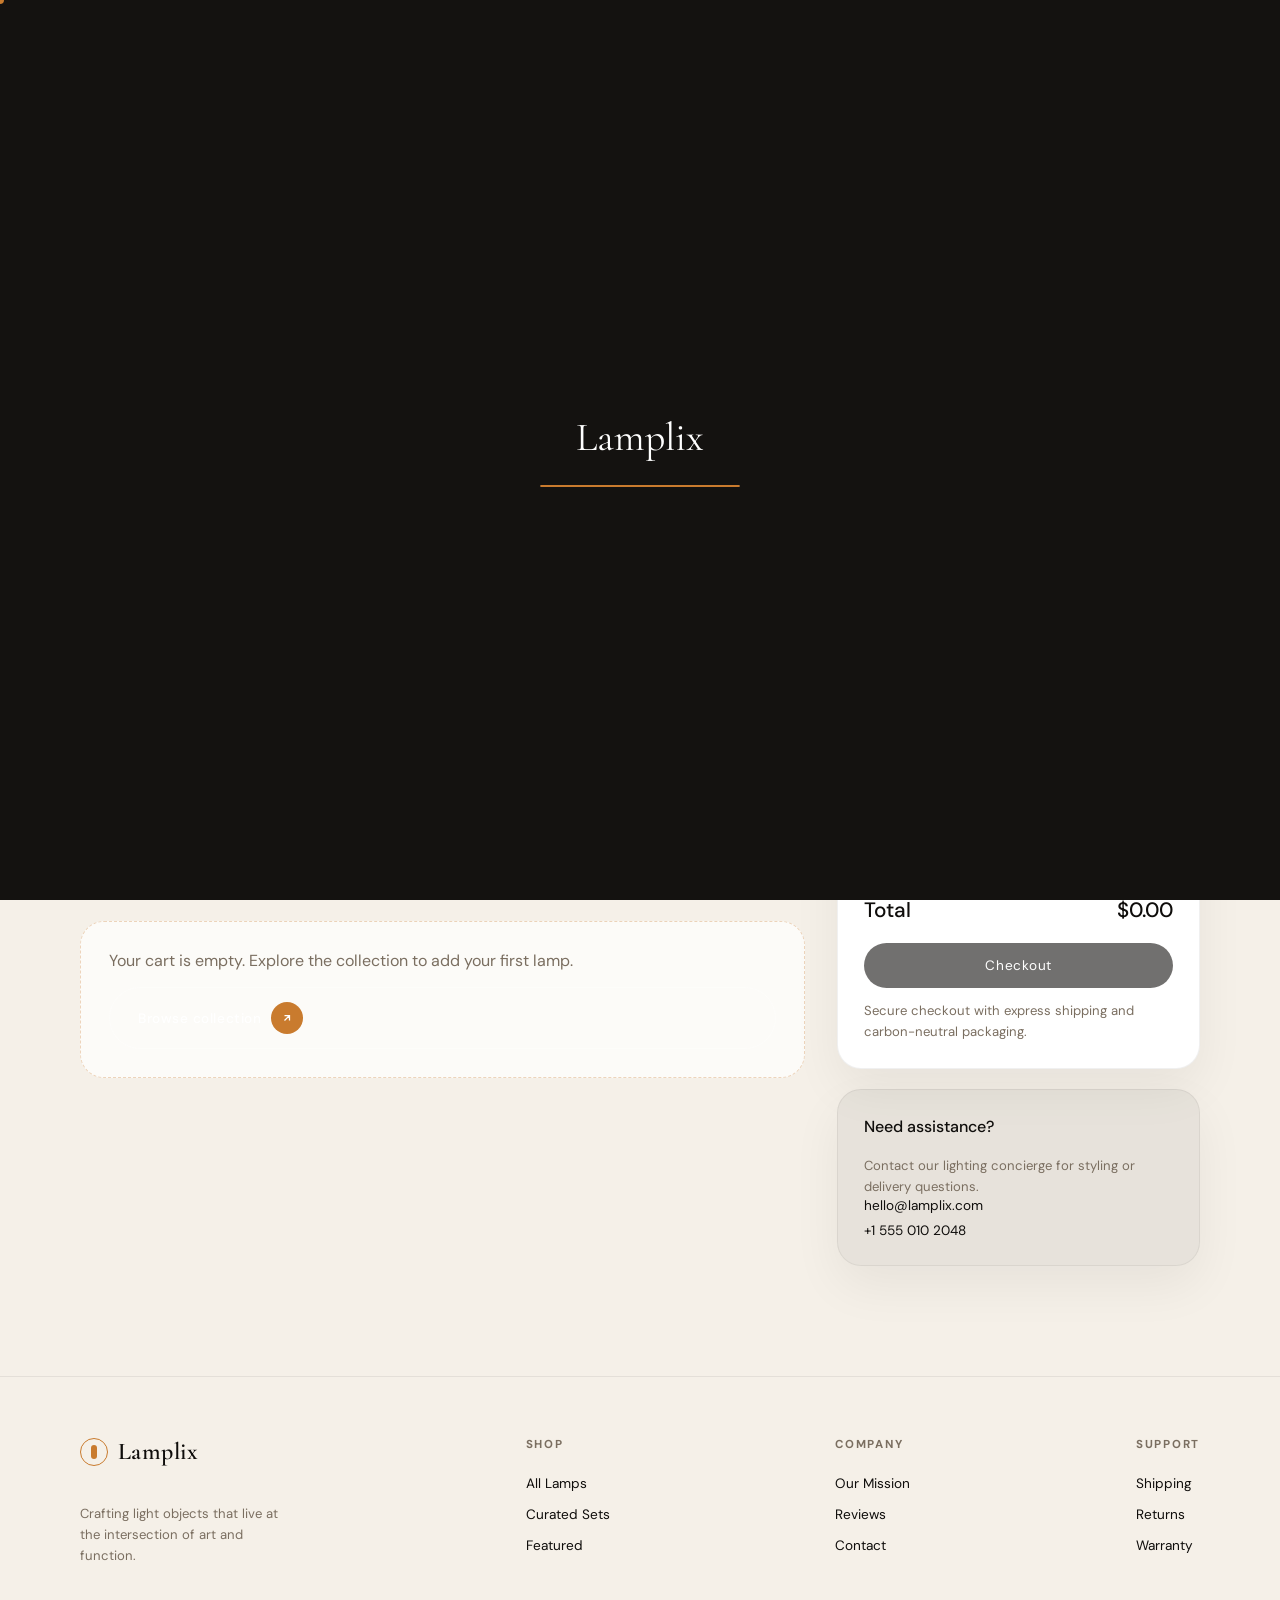
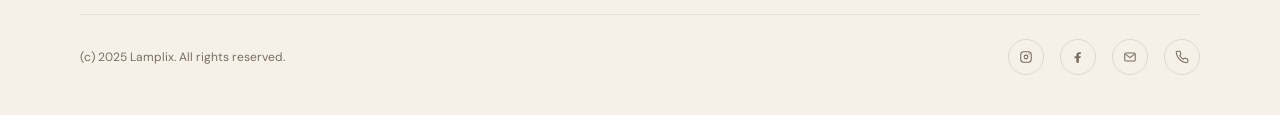
==== cart.html @ 4755cfc3 "complete the frame for this projects" ====
<!DOCTYPE html>
<html lang="en">
<head>
  <meta charset="UTF-8" />
  <meta name="viewport" content="width=device-width, initial-scale=1.0" />
  <title>Lamplix Cart</title>
  <link rel="preconnect" href="https://fonts.googleapis.com" />
  <link rel="preconnect" href="https://fonts.gstatic.com" crossorigin />
  <link href="https://fonts.googleapis.com/css2?family=Cormorant+Garamond:ital,wght@0,300;0,400;0,600;1,300;1,400;1,600&family=DM+Sans:wght@300;400;500&display=swap" rel="stylesheet" />
  <link rel="stylesheet" href="styles/cart.css" />
</head>
<body class="cart-page">

<div id="loader">
  <div class="loader-inner">
    <div class="loader-logo">Lamplix</div>
    <div class="loader-bar-wrap"><div class="loader-bar"></div></div>
  </div>
</div>

<div id="cursor"></div>
<div id="cursor-ring"></div>

<nav id="navbar">
  <a href="index.html" class="logo">
    <div class="logo-icon"></div>
    Lamplix
  </a>
  <ul class="nav-links">
    <li><a href="index.html">Home</a></li>
    <li><a href="collection.html">Collection</a></li>
    <li><a href="index.html#about">Reviews</a></li>
  </ul>
  <div class="nav-right">
    <button class="nav-icon-btn" type="button" aria-label="Profile">
      <svg width="16" height="16" fill="none" stroke="currentColor" stroke-width="1.8" viewBox="0 0 24 24"><path d="M20 21v-2a4 4 0 0 0-4-4H8a4 4 0 0 0-4 4v2"/><circle cx="12" cy="7" r="4"/></svg>
    </button>
    <a class="nav-icon-btn is-active" href="cart.html" aria-label="Open cart">
      <svg width="16" height="16" fill="none" stroke="currentColor" stroke-width="1.8" viewBox="0 0 24 24"><path d="M6 2 3 6v14a2 2 0 0 0 2 2h14a2 2 0 0 0 2-2V6l-3-4z"/><line x1="3" y1="6" x2="21" y2="6"/><path d="M16 10a4 4 0 0 1-8 0"/></svg>
    </a>
  </div>
</nav>

<header class="cart-hero">
  <div class="hero-glow"></div>
  <div class="hero-grid">
    <div class="hero-copy">
      <div class="hero-kicker">Cart Preview</div>
      <h1 class="hero-title">Your glow, <em>curated</em></h1>
      <p class="hero-desc">A warm, editorial cart page that matches the Lamplix identity. Review your lamps, adjust quantities, and head to checkout.</p>
      <div class="hero-actions">
        <a class="btn-primary" href="collection.html">
          Continue shopping
          <span class="btn-arrow"><svg width="12" height="12" fill="none" stroke="#fff" stroke-width="2.5" viewBox="0 0 24 24"><path d="M7 17 17 7M7 7h10v10"/></svg></span>
        </a>
        <button class="btn-outline" id="heroCheckoutBtn" type="button">Proceed to checkout</button>
      </div>
    </div>
    <div class="hero-card">
      <div class="hero-card-label">Order spotlight</div>
      <div class="hero-card-title">Aura Glass Lamp</div>
      <p class="hero-card-desc">Hand-blown glass with a warm core glow. Ships in 24 hours.</p>
      <div class="hero-card-meta">
        <span>3 items</span>
        <span>$1,260.00</span>
      </div>
    </div>
  </div>
</header>

<main class="cart-content">
  <section class="cart-items">
    <div class="section-title-row">
      <div>
        <div class="section-eyebrow">Shopping Cart</div>
        <h2 class="section-title">Items ready for checkout</h2>
      </div>
      <div class="section-note">Free shipping on orders over 30,000 VND</div>
    </div>
    <div class="cart-empty" id="cartEmpty">
      <p>Your cart is empty. Explore the collection to add your first lamp.</p>
      <a class="btn-primary" href="collection.html">
        Browse collection
        <span class="btn-arrow"><svg width="12" height="12" fill="none" stroke="#fff" stroke-width="2.5" viewBox="0 0 24 24"><path d="M7 17 17 7M7 7h10v10"/></svg></span>
      </a>
    </div>
    <div class="cart-items-list" id="cartItems"></div>
  </section>

  <aside class="cart-summary">
    <div class="summary-card">
      <div class="summary-title">Order summary</div>
      <div class="summary-row">
        <span>Subtotal</span>
        <span id="subtotalValue">$0.00</span>
      </div>
      <div class="summary-row">
        <span>Shipping</span>
        <span id="shippingValue">$0.00</span>
      </div>
      <div class="summary-row">
        <span>Tax</span>
        <span id="taxValue">$0.00</span>
      </div>
      <div class="summary-total">
        <span>Total</span>
        <span id="totalValue">$0.00</span>
      </div>
      <button class="btn-dark" id="checkoutBtn" type="button">Checkout</button>
      <p class="summary-note">Secure checkout with express shipping and carbon-neutral packaging.</p>
    </div>

    <div class="summary-card summary-secondary">
      <div class="summary-title">Need assistance?</div>
      <p class="summary-note">Contact our lighting concierge for styling or delivery questions.</p>
      <div class="summary-meta">
        <span>hello@lamplix.com</span>
        <span>+1 555 010 2048</span>
      </div>
    </div>
  </aside>
</main>

<footer>
  <div class="footer-top">
    <div class="footer-brand">
      <a href="index.html" class="logo" style="color:var(--text-dark)">
        <div class="logo-icon"></div>
        Lamplix
      </a>
      <br />
      <p class="footer-tagline">Crafting light objects that live at the intersection of art and function.</p>
    </div>
    <div class="footer-col">
      <h4>Shop</h4>
      <ul>
        <li><a href="collection.html">All Lamps</a></li>
        <li><a href="collection.html#curated">Curated Sets</a></li>
        <li><a href="index.html#collection">Featured</a></li>
      </ul>
    </div>
    <div class="footer-col">
      <h4>Company</h4>
      <ul>
        <li><a href="index.html#mission">Our Mission</a></li>
        <li><a href="index.html#about">Reviews</a></li>
        <li><a href="#">Contact</a></li>
      </ul>
    </div>
    <div class="footer-col">
      <h4>Support</h4>
      <ul>
        <li><a href="#">Shipping</a></li>
        <li><a href="#">Returns</a></li>
        <li><a href="#">Warranty</a></li>
      </ul>
    </div>
  </div>
  <div class="footer-bottom">
    <p>(c) 2025 Lamplix. All rights reserved.</p>
    <div class="social-links">
      <a class="social-link" href="#" aria-label="Instagram">
        <svg viewBox="0 0 24 24" width="14" height="14" fill="none" stroke="currentColor" stroke-width="1.8"><rect x="3" y="3" width="18" height="18" rx="5"/><circle cx="12" cy="12" r="3.2"/><circle cx="17.2" cy="6.8" r="1.1" fill="currentColor" stroke="none"/></svg>
      </a>
      <a class="social-link" href="#" aria-label="Facebook">
        <svg viewBox="0 0 24 24" width="14" height="14" fill="currentColor"><path d="M13.5 22v-8.2h2.8l.4-3.2h-3.2V8.5c0-.9.2-1.5 1.6-1.5H17V4.1c-.6-.1-1.7-.2-3-.2-2.9 0-4.8 1.8-4.8 5.1v1.8H6.1v3.2h3.1V22h4.3z"/></svg>
      </a>
      <a class="social-link" href="mailto:hello@lamplix.com" aria-label="Gmail">
        <svg viewBox="0 0 24 24" width="14" height="14" fill="none" stroke="currentColor" stroke-width="1.8"><rect x="3" y="5" width="18" height="14" rx="2"/><path d="m4 7 8 6 8-6"/></svg>
      </a>
      <a class="social-link" href="tel:+15550102048" aria-label="Hotline">
        <svg viewBox="0 0 24 24" width="14" height="14" fill="none" stroke="currentColor" stroke-width="1.8"><path d="M22 16.9v3a2 2 0 0 1-2.2 2 19.8 19.8 0 0 1-8.6-3.1 19.2 19.2 0 0 1-6-6A19.8 19.8 0 0 1 2.1 4.1 2 2 0 0 1 4.1 2h3a2 2 0 0 1 2 1.7c.1.9.4 1.8.8 2.6a2 2 0 0 1-.4 2.1L8.2 9.7a16 16 0 0 0 6.1 6.1l1.3-1.3a2 2 0 0 1 2.1-.4c.8.4 1.7.7 2.6.8A2 2 0 0 1 22 16.9Z"/></svg>
      </a>
    </div>
  </div>
</footer>

<script src="script/cart.js" type="module"></script>
</body>
</html>
---- styles/cart.css ----
*, *::before, *::after { box-sizing: border-box; margin: 0; padding: 0; }

:root {
  --bg: #f5f0e8;
  --dark: #141210;
  --dark2: #1e1a16;
  --amber: #c97b2e;
  --amber-light: #e8a84c;
  --amber-glow: #f0c060;
  --cream: #faf7f2;
  --text-dark: #0f0d0b;
  --text-muted: #7a6e60;
  --glass: rgba(255,255,255,0.06);
  --glass-border: rgba(255,255,255,0.12);
  --radius: 20px;
  --radius-sm: 12px;
}

html { scroll-behavior: smooth; }

body {
  font-family: "DM Sans", sans-serif;
  background: var(--bg);
  color: var(--text-dark);
  overflow-x: hidden;
  cursor: none;
}

/* -- CUSTOM CURSOR -- */
#cursor {
  position: fixed;
  width: 8px;
  height: 8px;
  background: var(--amber);
  border-radius: 50%;
  pointer-events: none;
  z-index: 9999;
  transform: translate(-50%, -50%);
  transition: transform 0.15s ease, background 0.2s, width 0.2s ease, height 0.2s ease;
}
#cursor-ring {
  position: fixed;
  width: 28px;
  height: 28px;
  border: 1.5px solid rgba(201,123,46,0.6);
  border-radius: 50%;
  pointer-events: none;
  z-index: 9998;
  transform: translate(-50%, -50%);
  transition: transform 0.2s ease, width 0.2s ease, height 0.2s ease, border-color 0.2s ease, background 0.2s ease;
}
body:has(a:hover) #cursor,
body:has(button:hover) #cursor {
  width: 18px;
  height: 18px;
  background: var(--amber-glow);
}
body:has(a:hover) #cursor-ring,
body:has(button:hover) #cursor-ring {
  width: 40px;
  height: 40px;
  border-color: rgba(201,123,46,0.9);
  background: transparent;
}
body.cursor-active #cursor,
body:has(button:active) #cursor,
body:has(a:active) #cursor {
  width: 0;
  height: 0;
  opacity: 0;
}
body.cursor-active #cursor-ring,
body:has(button:active) #cursor-ring,
body:has(a:active) #cursor-ring {
  width: 32px;
  height: 32px;
  border: none;
  background: var(--amber-glow);
  box-shadow: none;
  opacity: 1;
}

/* -- NAV -- */
nav {
  position: fixed;
  top: 0;
  left: 0;
  right: 0;
  z-index: 100;
  display: flex;
  align-items: center;
  justify-content: space-between;
  padding: 22px 48px;
  transition: background 0.4s, backdrop-filter 0.4s;
}
nav.scrolled {
  background: rgba(20,18,16,0.85);
  backdrop-filter: blur(20px);
  border-bottom: 1px solid var(--glass-border);
}
.logo {
  display: flex;
  align-items: center;
  gap: 10px;
  font-family: "Cormorant Garamond", serif;
  font-size: 1.5rem;
  font-weight: 600;
  color: #fff;
  text-decoration: none;
  letter-spacing: 0.02em;
}
.logo-icon {
  width: 28px;
  height: 28px;
  border: 1.5px solid var(--amber);
  border-radius: 50%;
  display: flex;
  align-items: center;
  justify-content: center;
}
.logo-icon::after {
  content: "";
  width: 6px;
  height: 14px;
  background: var(--amber);
  border-radius: 3px;
}
.nav-links {
  display: flex;
  gap: 36px;
  list-style: none;
}
.nav-links a {
  color: rgba(255,255,255,0.7);
  text-decoration: none;
  font-size: 0.85rem;
  font-weight: 400;
  letter-spacing: 0.04em;
  transition: color 0.25s;
  position: relative;
}
.nav-links a::after {
  content: "";
  position: absolute;
  bottom: -4px;
  left: 0;
  width: 0;
  height: 1px;
  background: var(--amber);
  transition: width 0.3s ease;
}
.nav-links a:hover { color: #fff; }
.nav-links a:hover::after { width: 100%; }

.nav-right {
  display: flex;
  align-items: center;
  gap: 20px;
}
.nav-icon-btn {
  width: 38px;
  height: 38px;
  border-radius: 50%;
  background: rgba(255,255,255,0.08);
  border: 1px solid var(--glass-border);
  display: flex;
  align-items: center;
  justify-content: center;
  color: rgba(255,255,255,0.7);
  cursor: pointer;
  transition: background 0.25s, color 0.25s, border-color 0.25s;
}
.nav-icon-btn:hover {
  background: rgba(255,255,255,0.16);
  color: #fff;
}
.nav-icon-btn.is-active {
  background: rgba(201,123,46,0.2);
  border-color: rgba(201,123,46,0.45);
  color: #fff;
}

/* -- HERO -- */
.cart-page {
  background:
    radial-gradient(circle at 12% 18%, rgba(201,123,46,0.18), transparent 30%),
    linear-gradient(180deg, #16110d 0%, #f5f0e8 38%, #f5f0e8 100%);
}
.cart-hero {
  min-height: 72vh;
  background: var(--dark);
  border-radius: 0 0 40px 40px;
  padding: 140px 80px 90px;
  position: relative;
  overflow: hidden;
}
.cart-hero .hero-glow {
  position: absolute;
  width: 640px;
  height: 640px;
  border-radius: 50%;
  background: radial-gradient(circle, rgba(201,123,46,0.25) 0%, transparent 70%);
  top: 45%;
  left: 62%;
  transform: translate(-50%, -50%);
  pointer-events: none;
}
.hero-grid {
  position: relative;
  z-index: 1;
  display: grid;
  grid-template-columns: 1.2fr 0.8fr;
  gap: 48px;
  align-items: center;
}
.hero-kicker {
  display: inline-flex;
  align-items: center;
  gap: 8px;
  font-size: 0.75rem;
  letter-spacing: 0.18em;
  text-transform: uppercase;
  color: var(--amber);
  margin-bottom: 22px;
}
.hero-kicker::before {
  content: "";
  width: 24px;
  height: 1px;
  background: var(--amber);
}
.hero-title {
  font-family: "Cormorant Garamond", serif;
  font-size: clamp(3.2rem, 6vw, 6rem);
  font-weight: 300;
  line-height: 1;
  color: #fff;
  margin-bottom: 20px;
}
.hero-title em {
  font-style: italic;
  color: var(--amber-light);
}
.hero-desc {
  max-width: 28rem;
  font-size: 0.95rem;
  line-height: 1.8;
  color: rgba(255,255,255,0.6);
  margin-bottom: 32px;
}
.hero-actions {
  display: flex;
  flex-wrap: wrap;
  gap: 14px;
}
.btn-primary {
  display: inline-flex;
  align-items: center;
  gap: 10px;
  padding: 14px 28px;
  border-radius: 50px;
  border: 1.5px solid rgba(255,255,255,0.3);
  color: #fff;
  font-size: 0.85rem;
  font-weight: 500;
  text-decoration: none;
  letter-spacing: 0.04em;
  cursor: pointer;
  background: transparent;
  transition: border-color 0.3s, background 0.3s;
  font-family: "DM Sans", sans-serif;
}
.btn-primary:hover {
  border-color: var(--amber);
  background: rgba(201,123,46,0.1);
}
.btn-arrow {
  width: 32px;
  height: 32px;
  border-radius: 50%;
  background: var(--amber);
  display: flex;
  align-items: center;
  justify-content: center;
  transition: transform 0.3s;
}
.btn-primary:hover .btn-arrow {
  transform: rotate(45deg);
}
.btn-outline {
  padding: 14px 26px;
  border-radius: 999px;
  border: 1px solid rgba(255,255,255,0.35);
  background: rgba(255,255,255,0.08);
  color: #fff;
  font-size: 0.85rem;
  letter-spacing: 0.04em;
  cursor: pointer;
  transition: background 0.3s, border-color 0.3s;
  font-family: "DM Sans", sans-serif;
}
.btn-outline:hover {
  background: rgba(201,123,46,0.2);
  border-color: var(--amber);
}
.hero-card {
  background: rgba(255,255,255,0.06);
  border: 1px solid rgba(201,123,46,0.25);
  border-radius: 24px;
  padding: 28px;
  backdrop-filter: blur(16px);
  box-shadow: 0 20px 50px rgba(0,0,0,0.25);
}
.hero-card-label {
  font-size: 0.7rem;
  letter-spacing: 0.16em;
  text-transform: uppercase;
  color: var(--amber);
  margin-bottom: 16px;
}
.hero-card-title {
  font-family: "Cormorant Garamond", serif;
  font-size: 1.6rem;
  color: #fff;
  margin-bottom: 10px;
}
.hero-card-desc {
  color: rgba(255,255,255,0.6);
  font-size: 0.88rem;
  line-height: 1.7;
  margin-bottom: 22px;
}
.hero-card-meta {
  display: flex;
  justify-content: space-between;
  font-size: 0.85rem;
  color: rgba(255,255,255,0.7);
}

/* -- CART CONTENT -- */
.cart-content {
  display: grid;
  grid-template-columns: 1.6fr 0.8fr;
  gap: 32px;
  padding: 90px 80px 110px;
}
.section-title-row {
  display: flex;
  align-items: flex-end;
  justify-content: space-between;
  gap: 24px;
  margin-bottom: 34px;
}
.section-eyebrow {
  font-size: 0.72rem;
  letter-spacing: 0.18em;
  text-transform: uppercase;
  color: var(--amber);
  margin-bottom: 10px;
}
.section-title {
  font-family: "Cormorant Garamond", serif;
  font-size: clamp(2.4rem, 4vw, 3.4rem);
  font-weight: 300;
  color: var(--text-dark);
}
.section-note {
  color: var(--text-muted);
  font-size: 0.86rem;
}

.cart-item {
  display: grid;
  grid-template-columns: 140px 1.2fr 0.7fr;
  gap: 20px;
  padding: 22px;
  border-radius: 24px;
  background: var(--cream);
  border: 1px solid rgba(0,0,0,0.06);
  box-shadow: 0 20px 50px rgba(0,0,0,0.05);
  margin-bottom: 20px;
  align-items: center;
}
.cart-items-list {
  display: flex;
  flex-direction: column;
  gap: 20px;
}
.cart-empty {
  display: none;
  flex-direction: column;
  gap: 16px;
  padding: 28px;
  border-radius: 24px;
  background: rgba(255,255,255,0.7);
  border: 1px dashed rgba(201,123,46,0.3);
  color: var(--text-muted);
  margin-bottom: 20px;
}
.cart-empty.is-visible {
  display: flex;
}
.cart-item-media .img-placeholder {
  min-height: 140px;
  border-radius: 18px;
  border: 1px dashed rgba(201,123,46,0.35);
  color: rgba(201,123,46,0.6);
}
.img-placeholder {
  background: linear-gradient(135deg, rgba(255,255,255,0.05) 0%, rgba(255,255,255,0.02) 100%);
  display: flex;
  align-items: center;
  justify-content: center;
  flex-direction: column;
  gap: 8px;
  font-size: 0.7rem;
  letter-spacing: 0.1em;
  text-transform: uppercase;
}
.img-placeholder svg { opacity: 0.4; }

.cart-item-title {
  font-size: 1rem;
  font-weight: 500;
  margin-bottom: 6px;
}
.cart-item-sub {
  font-size: 0.84rem;
  color: var(--text-muted);
  margin-bottom: 14px;
}
.cart-item-meta {
  display: flex;
  gap: 12px;
  flex-wrap: wrap;
  color: rgba(15,13,11,0.6);
  font-size: 0.76rem;
}
.cart-item-actions {
  display: flex;
  flex-direction: column;
  align-items: flex-end;
  gap: 14px;
}
.qty-control {
  display: inline-flex;
  align-items: center;
  gap: 12px;
  background: rgba(15,13,11,0.06);
  border-radius: 999px;
  padding: 6px 14px;
}
.qty-control button {
  width: 28px;
  height: 28px;
  border-radius: 50%;
  border: none;
  background: var(--dark);
  color: #fff;
  cursor: pointer;
  font-size: 1rem;
}
.qty-control span {
  font-size: 0.9rem;
  font-weight: 500;
}
.cart-item-price {
  font-family: "Cormorant Garamond", serif;
  font-size: 1.5rem;
  color: var(--text-dark);
}
.cart-remove {
  border: none;
  background: none;
  color: var(--text-muted);
  font-size: 0.82rem;
  cursor: pointer;
}
.cart-remove:hover { color: var(--amber); }

/* -- SUMMARY -- */
.cart-summary { display: flex; flex-direction: column; gap: 20px; }
.summary-card {
  background: #fff;
  border-radius: 24px;
  padding: 26px;
  border: 1px solid rgba(0,0,0,0.06);
  box-shadow: 0 20px 50px rgba(0,0,0,0.06);
}
.summary-secondary {
  background: rgba(20,18,16,0.06);
}
.summary-title {
  font-size: 1rem;
  font-weight: 500;
  margin-bottom: 18px;
}
.summary-row {
  display: flex;
  justify-content: space-between;
  font-size: 0.88rem;
  color: var(--text-muted);
  margin-bottom: 10px;
}
.summary-total {
  display: flex;
  justify-content: space-between;
  font-size: 1.3rem;
  font-weight: 500;
  margin: 18px 0 20px;
}
.btn-dark {
  display: inline-flex;
  align-items: center;
  justify-content: center;
  gap: 12px;
  padding: 14px 24px;
  border-radius: 50px;
  background: var(--dark);
  color: #fff;
  font-size: 0.85rem;
  font-weight: 400;
  letter-spacing: 0.04em;
  border: none;
  cursor: pointer;
  font-family: "DM Sans", sans-serif;
  transition: background 0.3s, transform 0.2s;
  width: 100%;
}
.btn-dark:hover {
  background: #2a2420;
  transform: translateY(-1px);
}
.btn-dark:disabled {
  opacity: 0.6;
  cursor: not-allowed;
  transform: none;
}
.summary-note {
  font-size: 0.82rem;
  color: var(--text-muted);
  line-height: 1.6;
  margin-top: 12px;
}
.summary-meta {
  display: flex;
  flex-direction: column;
  gap: 8px;
  font-size: 0.85rem;
  color: var(--text-dark);
}

/* -- FOOTER -- */
footer {
  padding: 60px 80px 40px;
  border-top: 1px solid rgba(0,0,0,0.07);
}
.footer-top {
  display: flex;
  justify-content: space-between;
  margin-bottom: 48px;
}
.footer-brand .logo { color: var(--text-dark); margin-bottom: 16px; }
.footer-tagline {
  font-size: 0.82rem;
  color: var(--text-muted);
  max-width: 220px;
  line-height: 1.6;
}
.footer-col h4 {
  font-size: 0.72rem;
  letter-spacing: 0.15em;
  text-transform: uppercase;
  color: var(--text-muted);
  margin-bottom: 20px;
}
.footer-col ul { list-style: none; display: flex; flex-direction: column; gap: 10px; }
.footer-col ul a {
  text-decoration: none;
  font-size: 0.85rem;
  color: var(--text-dark);
  transition: color 0.25s;
}
.footer-col ul a:hover { color: var(--amber); }
.footer-bottom {
  display: flex;
  justify-content: space-between;
  align-items: center;
  padding-top: 24px;
  border-top: 1px solid rgba(0,0,0,0.07);
}
.footer-bottom p { font-size: 0.75rem; color: var(--text-muted); }
.social-links { display: flex; gap: 16px; }
.social-link {
  width: 36px;
  height: 36px;
  border-radius: 50%;
  border: 1px solid rgba(0,0,0,0.1);
  display: flex;
  align-items: center;
  justify-content: center;
  color: var(--text-muted);
  text-decoration: none;
  font-size: 0.75rem;
  font-weight: 600;
  transition: background 0.25s, color 0.25s, border-color 0.25s;
}
.social-link:hover { background: var(--amber); color: #fff; border-color: var(--amber); }

/* -- PAGE LOADER -- */
#loader {
  position: fixed;
  inset: 0;
  background: var(--dark);
  z-index: 9999;
  display: flex;
  align-items: center;
  justify-content: center;
  transition: opacity 0.6s ease, visibility 0.6s;
}
#loader.gone { opacity: 0; visibility: hidden; }
.loader-inner { text-align: center; }
.loader-logo {
  font-family: "Cormorant Garamond", serif;
  font-size: 2.5rem;
  color: #fff;
  margin-bottom: 24px;
  animation: pulse 1.5s ease-in-out infinite;
}
.loader-bar-wrap {
  width: 200px;
  height: 2px;
  background: rgba(255,255,255,0.1);
  border-radius: 2px;
  overflow: hidden;
  margin: 0 auto;
}
.loader-bar { height: 100%; background: var(--amber); border-radius: 2px; animation: loadBar 1.6s ease forwards; }

@keyframes loadBar { from { width: 0; } to { width: 100%; } }
@keyframes pulse { 0%, 100% { opacity: 1; } 50% { opacity: 0.4; } }

/* -- MOBILE -- */
@media (max-width: 900px) {
  nav { padding: 18px 24px; }
  .nav-links { display: none; }
  .cart-hero { padding: 120px 24px 70px; }
  .hero-grid { grid-template-columns: 1fr; }
  .cart-content { grid-template-columns: 1fr; padding: 70px 24px 90px; }
  .cart-item { grid-template-columns: 1fr; }
  .cart-item-actions { align-items: flex-start; }
  footer { padding: 48px 24px 32px; }
  .footer-top { flex-direction: column; gap: 40px; }
}
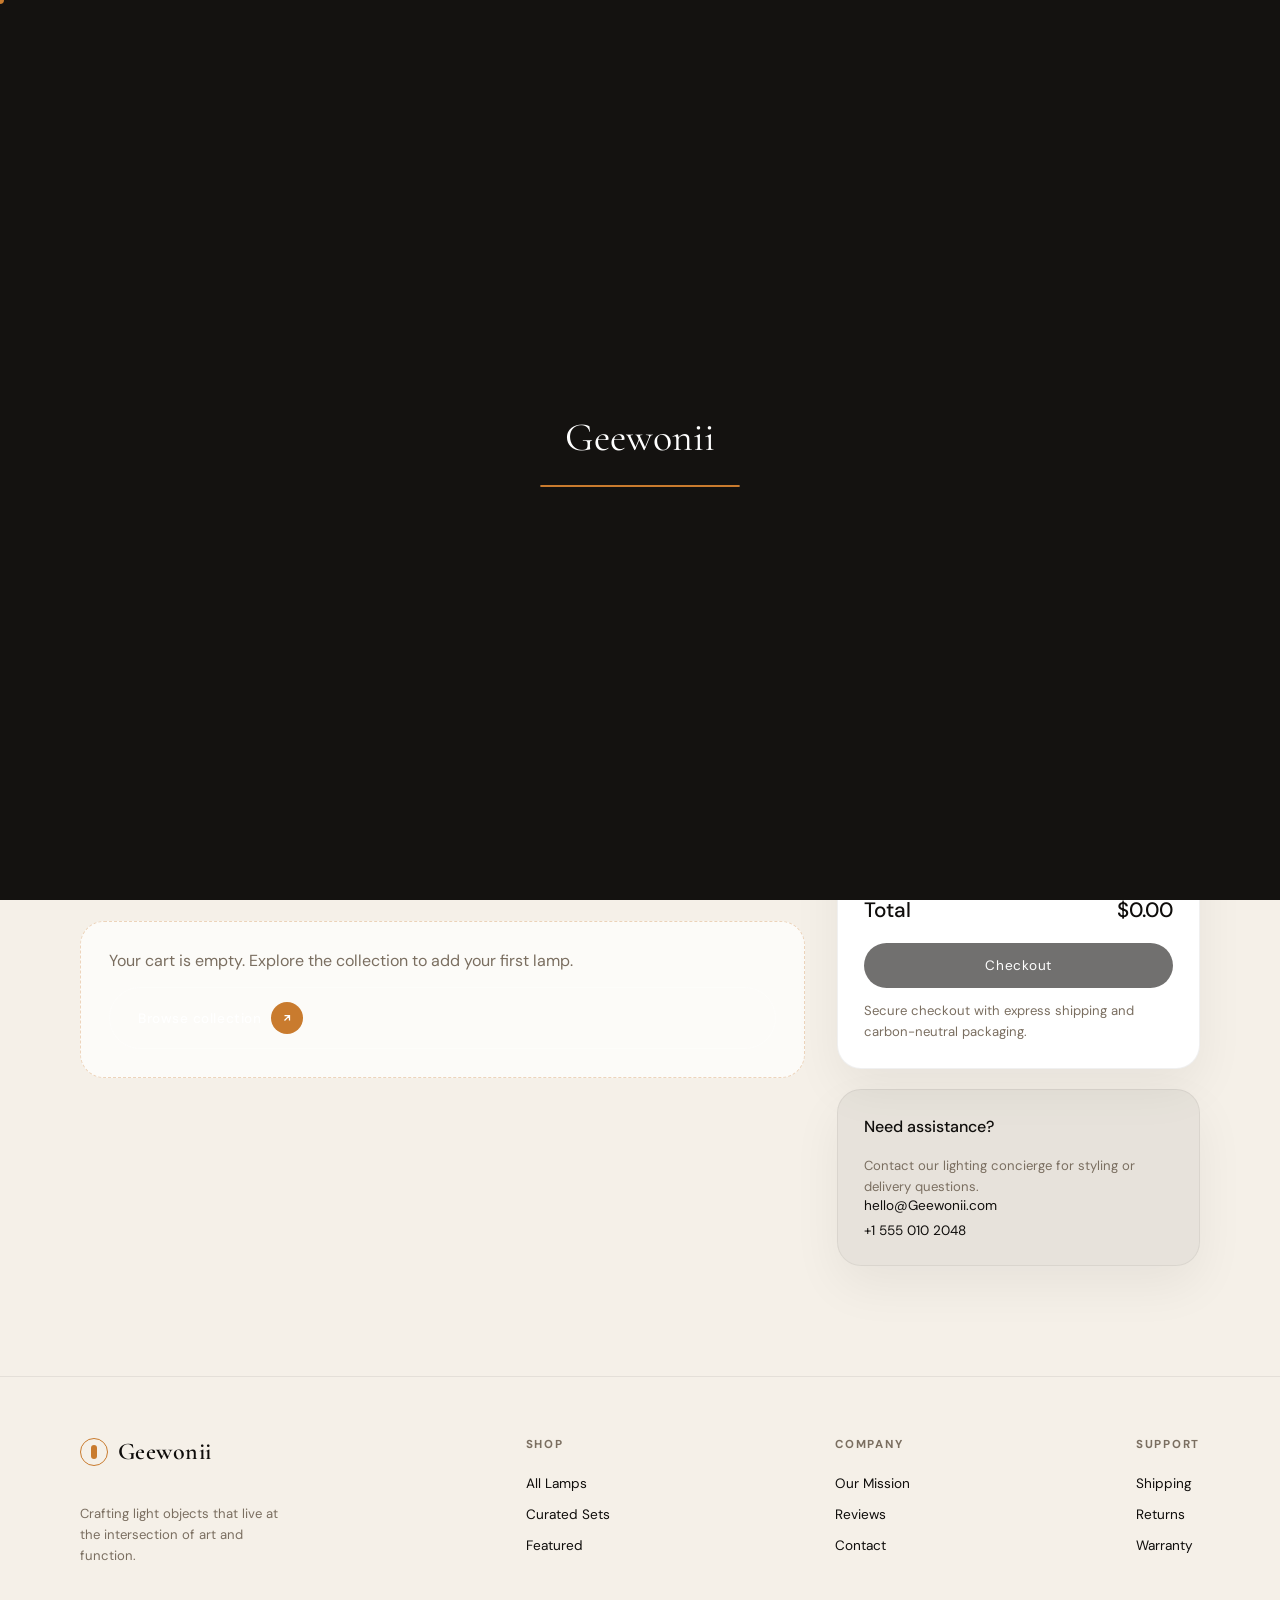
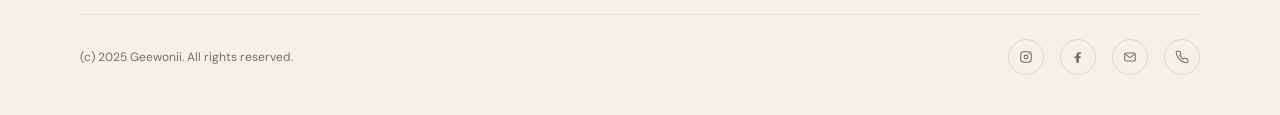
==== commit ab1376c6: "fix the products" ====
--- a/cart.html
+++ b/cart.html
@@ -3,7 +3,7 @@
 <head>
   <meta charset="UTF-8" />
   <meta name="viewport" content="width=device-width, initial-scale=1.0" />
-  <title>Lamplix Cart</title>
+  <title>Geewonii Cart</title>
   <link rel="preconnect" href="https://fonts.googleapis.com" />
   <link rel="preconnect" href="https://fonts.gstatic.com" crossorigin />
   <link href="https://fonts.googleapis.com/css2?family=Cormorant+Garamond:ital,wght@0,300;0,400;0,600;1,300;1,400;1,600&family=DM+Sans:wght@300;400;500&display=swap" rel="stylesheet" />
@@ -13,7 +13,7 @@
 
 <div id="loader">
   <div class="loader-inner">
-    <div class="loader-logo">Lamplix</div>
+    <div class="loader-logo">Geewonii</div>
     <div class="loader-bar-wrap"><div class="loader-bar"></div></div>
   </div>
 </div>
@@ -24,7 +24,7 @@
 <nav id="navbar">
   <a href="index.html" class="logo">
     <div class="logo-icon"></div>
-    Lamplix
+    Geewonii
   </a>
   <ul class="nav-links">
     <li><a href="index.html">Home</a></li>
@@ -47,7 +47,7 @@
     <div class="hero-copy">
       <div class="hero-kicker">Cart Preview</div>
       <h1 class="hero-title">Your glow, <em>curated</em></h1>
-      <p class="hero-desc">A warm, editorial cart page that matches the Lamplix identity. Review your lamps, adjust quantities, and head to checkout.</p>
+      <p class="hero-desc">A warm, editorial cart page that matches the Geewonii identity. Review your lamps, adjust quantities, and head to checkout.</p>
       <div class="hero-actions">
         <a class="btn-primary" href="collection.html">
           Continue shopping
@@ -61,7 +61,7 @@
       <div class="hero-card-title">Aura Glass Lamp</div>
       <p class="hero-card-desc">Hand-blown glass with a warm core glow. Ships in 24 hours.</p>
       <div class="hero-card-meta">
-        <span>3 items</span>
+        <span>2 items</span>
         <span>$1,260.00</span>
       </div>
     </div>
@@ -114,7 +114,7 @@
       <div class="summary-title">Need assistance?</div>
       <p class="summary-note">Contact our lighting concierge for styling or delivery questions.</p>
       <div class="summary-meta">
-        <span>hello@lamplix.com</span>
+        <span>hello@Geewonii.com</span>
         <span>+1 555 010 2048</span>
       </div>
     </div>
@@ -126,7 +126,7 @@
     <div class="footer-brand">
       <a href="index.html" class="logo" style="color:var(--text-dark)">
         <div class="logo-icon"></div>
-        Lamplix
+        Geewonii
       </a>
       <br />
       <p class="footer-tagline">Crafting light objects that live at the intersection of art and function.</p>
@@ -157,7 +157,7 @@
     </div>
   </div>
   <div class="footer-bottom">
-    <p>(c) 2025 Lamplix. All rights reserved.</p>
+    <p>(c) 2025 Geewonii. All rights reserved.</p>
     <div class="social-links">
       <a class="social-link" href="#" aria-label="Instagram">
         <svg viewBox="0 0 24 24" width="14" height="14" fill="none" stroke="currentColor" stroke-width="1.8"><rect x="3" y="3" width="18" height="18" rx="5"/><circle cx="12" cy="12" r="3.2"/><circle cx="17.2" cy="6.8" r="1.1" fill="currentColor" stroke="none"/></svg>
@@ -165,7 +165,7 @@
       <a class="social-link" href="#" aria-label="Facebook">
         <svg viewBox="0 0 24 24" width="14" height="14" fill="currentColor"><path d="M13.5 22v-8.2h2.8l.4-3.2h-3.2V8.5c0-.9.2-1.5 1.6-1.5H17V4.1c-.6-.1-1.7-.2-3-.2-2.9 0-4.8 1.8-4.8 5.1v1.8H6.1v3.2h3.1V22h4.3z"/></svg>
       </a>
-      <a class="social-link" href="mailto:hello@lamplix.com" aria-label="Gmail">
+      <a class="social-link" href="mailto:hello@Geewonii.com" aria-label="Gmail">
         <svg viewBox="0 0 24 24" width="14" height="14" fill="none" stroke="currentColor" stroke-width="1.8"><rect x="3" y="5" width="18" height="14" rx="2"/><path d="m4 7 8 6 8-6"/></svg>
       </a>
       <a class="social-link" href="tel:+15550102048" aria-label="Hotline">
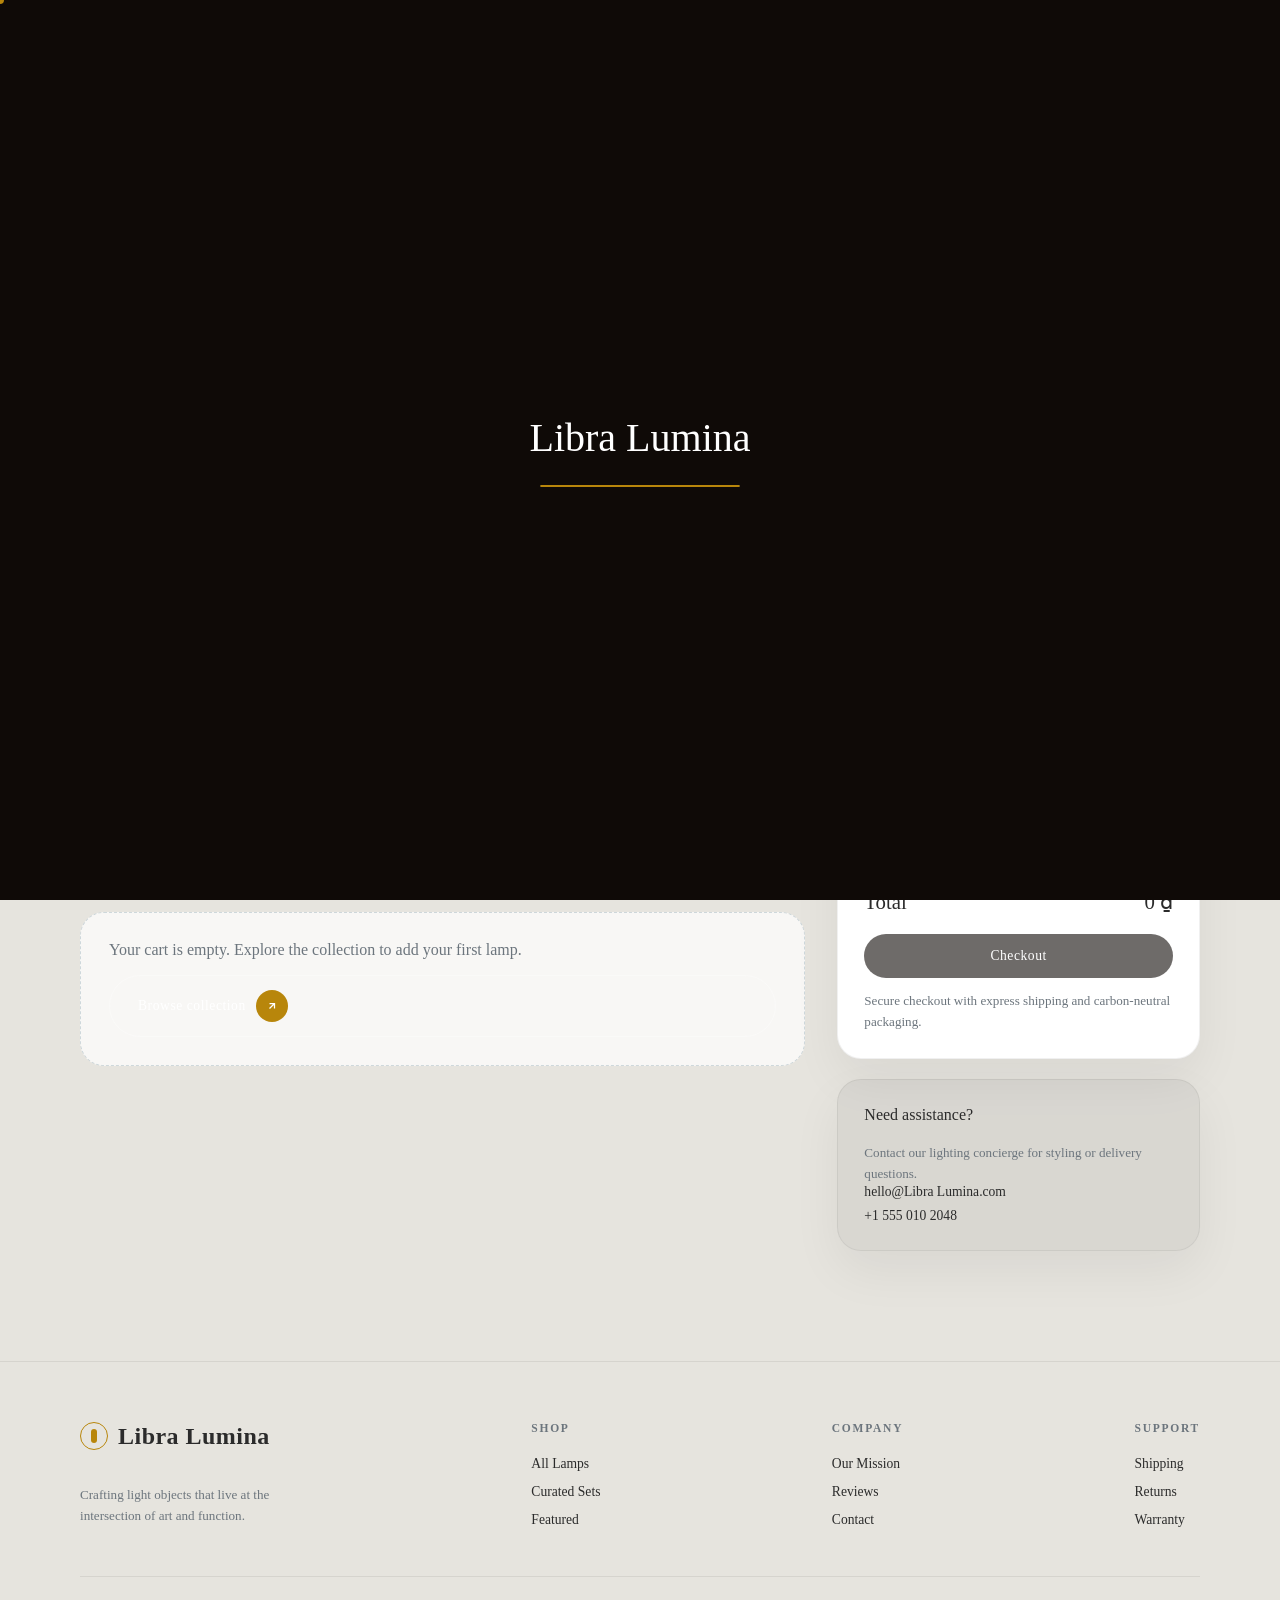
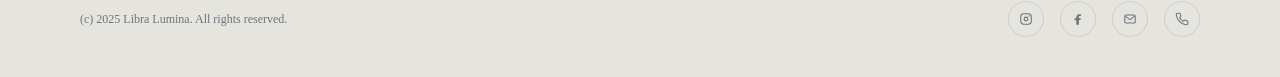
==== commit fe981e71: "fix the color and brand name" ====
--- a/cart.html
+++ b/cart.html
@@ -3,7 +3,7 @@
 <head>
   <meta charset="UTF-8" />
   <meta name="viewport" content="width=device-width, initial-scale=1.0" />
-  <title>Geewonii Cart</title>
+  <title>Libra Lumina Cart</title>
   <link rel="preconnect" href="https://fonts.googleapis.com" />
   <link rel="preconnect" href="https://fonts.gstatic.com" crossorigin />
   <link href="https://fonts.googleapis.com/css2?family=Cormorant+Garamond:ital,wght@0,300;0,400;0,600;1,300;1,400;1,600&family=DM+Sans:wght@300;400;500&display=swap" rel="stylesheet" />
@@ -13,7 +13,7 @@
 
 <div id="loader">
   <div class="loader-inner">
-    <div class="loader-logo">Geewonii</div>
+    <div class="loader-logo">Libra Lumina</div>
     <div class="loader-bar-wrap"><div class="loader-bar"></div></div>
   </div>
 </div>
@@ -24,7 +24,7 @@
 <nav id="navbar">
   <a href="index.html" class="logo">
     <div class="logo-icon"></div>
-    Geewonii
+    Libra Lumina
   </a>
   <ul class="nav-links">
     <li><a href="index.html">Home</a></li>
@@ -47,7 +47,7 @@
     <div class="hero-copy">
       <div class="hero-kicker">Cart Preview</div>
       <h1 class="hero-title">Your glow, <em>curated</em></h1>
-      <p class="hero-desc">A warm, editorial cart page that matches the Geewonii identity. Review your lamps, adjust quantities, and head to checkout.</p>
+      <p class="hero-desc">A warm, editorial cart page that matches the Libra Lumina identity. Review your lamps, adjust quantities, and head to checkout.</p>
       <div class="hero-actions">
         <a class="btn-primary" href="collection.html">
           Continue shopping
@@ -114,7 +114,7 @@
       <div class="summary-title">Need assistance?</div>
       <p class="summary-note">Contact our lighting concierge for styling or delivery questions.</p>
       <div class="summary-meta">
-        <span>hello@Geewonii.com</span>
+        <span>hello@Libra Lumina.com</span>
         <span>+1 555 010 2048</span>
       </div>
     </div>
@@ -126,7 +126,7 @@
     <div class="footer-brand">
       <a href="index.html" class="logo" style="color:var(--text-dark)">
         <div class="logo-icon"></div>
-        Geewonii
+        Libra Lumina
       </a>
       <br />
       <p class="footer-tagline">Crafting light objects that live at the intersection of art and function.</p>
@@ -157,7 +157,7 @@
     </div>
   </div>
   <div class="footer-bottom">
-    <p>(c) 2025 Geewonii. All rights reserved.</p>
+    <p>(c) 2025 Libra Lumina. All rights reserved.</p>
     <div class="social-links">
       <a class="social-link" href="#" aria-label="Instagram">
         <svg viewBox="0 0 24 24" width="14" height="14" fill="none" stroke="currentColor" stroke-width="1.8"><rect x="3" y="3" width="18" height="18" rx="5"/><circle cx="12" cy="12" r="3.2"/><circle cx="17.2" cy="6.8" r="1.1" fill="currentColor" stroke="none"/></svg>
@@ -165,7 +165,7 @@
       <a class="social-link" href="#" aria-label="Facebook">
         <svg viewBox="0 0 24 24" width="14" height="14" fill="currentColor"><path d="M13.5 22v-8.2h2.8l.4-3.2h-3.2V8.5c0-.9.2-1.5 1.6-1.5H17V4.1c-.6-.1-1.7-.2-3-.2-2.9 0-4.8 1.8-4.8 5.1v1.8H6.1v3.2h3.1V22h4.3z"/></svg>
       </a>
-      <a class="social-link" href="mailto:hello@Geewonii.com" aria-label="Gmail">
+      <a class="social-link" href="mailto:hello@Libra Lumina.com" aria-label="Gmail">
         <svg viewBox="0 0 24 24" width="14" height="14" fill="none" stroke="currentColor" stroke-width="1.8"><rect x="3" y="5" width="18" height="14" rx="2"/><path d="m4 7 8 6 8-6"/></svg>
       </a>
       <a class="social-link" href="tel:+15550102048" aria-label="Hotline">
--- a/styles/cart.css
+++ b/styles/cart.css
@@ -1,17 +1,17 @@
 *, *::before, *::after { box-sizing: border-box; margin: 0; padding: 0; }
 
 :root {
-  --bg: #f5f0e8;
-  --dark: #141210;
-  --dark2: #1e1a16;
-  --amber: #c97b2e;
-  --amber-light: #e8a84c;
-  --amber-glow: #f0c060;
-  --cream: #faf7f2;
-  --text-dark: #0f0d0b;
-  --text-muted: #7a6e60;
-  --glass: rgba(255,255,255,0.06);
-  --glass-border: rgba(255,255,255,0.12);
+  --bg: #EFE8D5; /* warm light background */
+  --dark: #0F0A07; /* deep charcoal for hero */
+  --dark2: #2C1E14; /* rich espresso secondary */
+  --amber: #B8860B; /* dark gold accent */
+  --amber-light: #D4AF37; /* lighter gold for gradients */
+  --amber-glow: #FFD700; /* bright gold glow */
+  --cream: #FAF5E4; /* off‑white cream */
+  --text-dark: #2B2B2B; /* deep dark text for contrast */
+  --text-muted: #6C757D; /* muted gray */
+  --glass: rgba(255, 255, 255, 0.04);
+  --glass-border: rgba(255, 255, 255, 0.08);
   --radius: 20px;
   --radius-sm: 12px;
 }
@@ -19,7 +19,7 @@
 html { scroll-behavior: smooth; }
 
 body {
-  font-family: "DM Sans", sans-serif;
+  font-family: "Noto Serif Display", serif;
   background: var(--bg);
   color: var(--text-dark);
   overflow-x: hidden;
@@ -42,7 +42,7 @@
   position: fixed;
   width: 28px;
   height: 28px;
-  border: 1.5px solid rgba(201,123,46,0.6);
+  border: 1.5px solid rgba(111,142,158,0.6);
   border-radius: 50%;
   pointer-events: none;
   z-index: 9998;
@@ -59,7 +59,7 @@
 body:has(button:hover) #cursor-ring {
   width: 40px;
   height: 40px;
-  border-color: rgba(201,123,46,0.9);
+  border-color: rgba(111,142,158,0.9);
   background: transparent;
 }
 body.cursor-active #cursor,
@@ -102,7 +102,7 @@
   display: flex;
   align-items: center;
   gap: 10px;
-  font-family: "Cormorant Garamond", serif;
+  font-family: "Noto Serif Display", serif;
   font-size: 1.5rem;
   font-weight: 600;
   color: #fff;
@@ -175,16 +175,16 @@
   color: #fff;
 }
 .nav-icon-btn.is-active {
-  background: rgba(201,123,46,0.2);
-  border-color: rgba(201,123,46,0.45);
+  background: rgba(111,142,158,0.2);
+  border-color: rgba(111,142,158,0.45);
   color: #fff;
 }
 
 /* -- HERO -- */
 .cart-page {
   background:
-    radial-gradient(circle at 12% 18%, rgba(201,123,46,0.18), transparent 30%),
-    linear-gradient(180deg, #16110d 0%, #f5f0e8 38%, #f5f0e8 100%);
+    radial-gradient(circle at 12% 18%, rgba(111,142,158,0.18), transparent 30%),
+    linear-gradient(180deg, #021428 0%, #E6E4DE 38%, #E6E4DE 100%);
 }
 .cart-hero {
   min-height: 72vh;
@@ -199,7 +199,7 @@
   width: 640px;
   height: 640px;
   border-radius: 50%;
-  background: radial-gradient(circle, rgba(201,123,46,0.25) 0%, transparent 70%);
+  background: radial-gradient(circle, rgba(111,142,158,0.25) 0%, transparent 70%);
   top: 45%;
   left: 62%;
   transform: translate(-50%, -50%);
@@ -230,7 +230,7 @@
   background: var(--amber);
 }
 .hero-title {
-  font-family: "Cormorant Garamond", serif;
+  font-family: "Noto Serif Display", serif;
   font-size: clamp(3.2rem, 6vw, 6rem);
   font-weight: 300;
   line-height: 1;
@@ -268,11 +268,11 @@
   cursor: pointer;
   background: transparent;
   transition: border-color 0.3s, background 0.3s;
-  font-family: "DM Sans", sans-serif;
+  font-family: "Noto Serif Display", serif;
 }
 .btn-primary:hover {
   border-color: var(--amber);
-  background: rgba(201,123,46,0.1);
+  background: rgba(111,142,158,0.1);
 }
 .btn-arrow {
   width: 32px;
@@ -297,15 +297,15 @@
   letter-spacing: 0.04em;
   cursor: pointer;
   transition: background 0.3s, border-color 0.3s;
-  font-family: "DM Sans", sans-serif;
+  font-family: "Noto Serif Display", serif;
 }
 .btn-outline:hover {
-  background: rgba(201,123,46,0.2);
+  background: rgba(111,142,158,0.2);
   border-color: var(--amber);
 }
 .hero-card {
   background: rgba(255,255,255,0.06);
-  border: 1px solid rgba(201,123,46,0.25);
+  border: 1px solid rgba(111,142,158,0.25);
   border-radius: 24px;
   padding: 28px;
   backdrop-filter: blur(16px);
@@ -319,7 +319,7 @@
   margin-bottom: 16px;
 }
 .hero-card-title {
-  font-family: "Cormorant Garamond", serif;
+  font-family: "Noto Serif Display", serif;
   font-size: 1.6rem;
   color: #fff;
   margin-bottom: 10px;
@@ -359,7 +359,7 @@
   margin-bottom: 10px;
 }
 .section-title {
-  font-family: "Cormorant Garamond", serif;
+  font-family: "Noto Serif Display", serif;
   font-size: clamp(2.4rem, 4vw, 3.4rem);
   font-weight: 300;
   color: var(--text-dark);
@@ -393,7 +393,7 @@
   padding: 28px;
   border-radius: 24px;
   background: rgba(255,255,255,0.7);
-  border: 1px dashed rgba(201,123,46,0.3);
+  border: 1px dashed rgba(111,142,158,0.3);
   color: var(--text-muted);
   margin-bottom: 20px;
 }
@@ -403,8 +403,8 @@
 .cart-item-media .img-placeholder {
   min-height: 140px;
   border-radius: 18px;
-  border: 1px dashed rgba(201,123,46,0.35);
-  color: rgba(201,123,46,0.6);
+  border: 1px dashed rgba(111,142,158,0.35);
+  color: rgba(111,142,158,0.6);
 }
 .img-placeholder {
   background: linear-gradient(135deg, rgba(255,255,255,0.05) 0%, rgba(255,255,255,0.02) 100%);
@@ -417,6 +417,7 @@
   letter-spacing: 0.1em;
   text-transform: uppercase;
 }
+.img-placeholder:hover { border-color: var(--amber); color: var(--amber); }
 .img-placeholder svg { opacity: 0.4; }
 
 .cart-item-title {
@@ -465,7 +466,7 @@
   font-weight: 500;
 }
 .cart-item-price {
-  font-family: "Cormorant Garamond", serif;
+  font-family: "Noto Serif Display", serif;
   font-size: 1.5rem;
   color: var(--text-dark);
 }
@@ -523,7 +524,7 @@
   letter-spacing: 0.04em;
   border: none;
   cursor: pointer;
-  font-family: "DM Sans", sans-serif;
+  font-family: "Noto Serif Display", serif;
   transition: background 0.3s, transform 0.2s;
   width: 100%;
 }
@@ -621,7 +622,7 @@
 #loader.gone { opacity: 0; visibility: hidden; }
 .loader-inner { text-align: center; }
 .loader-logo {
-  font-family: "Cormorant Garamond", serif;
+  font-family: "Noto Serif Display", serif;
   font-size: 2.5rem;
   color: #fff;
   margin-bottom: 24px;
@@ -651,4 +652,4 @@
   .cart-item-actions { align-items: flex-start; }
   footer { padding: 48px 24px 32px; }
   .footer-top { flex-direction: column; gap: 40px; }
-}
+}
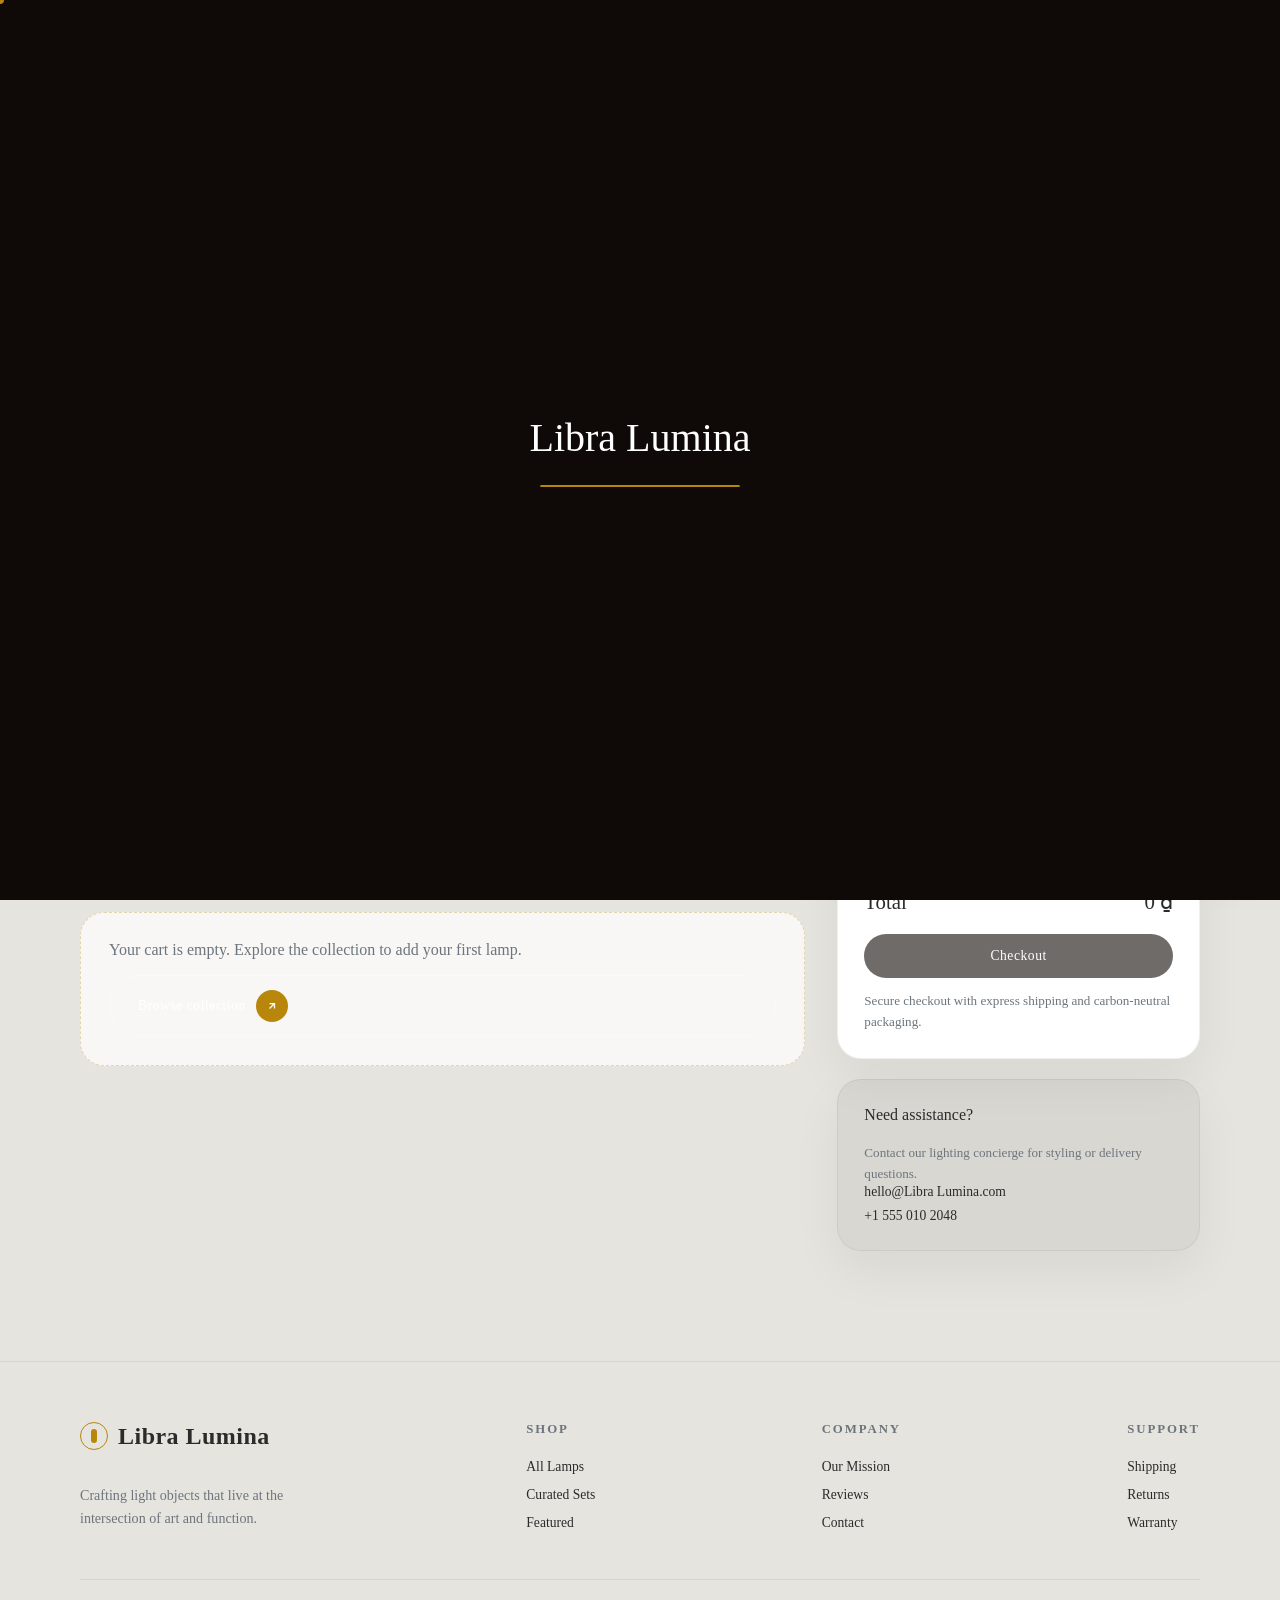
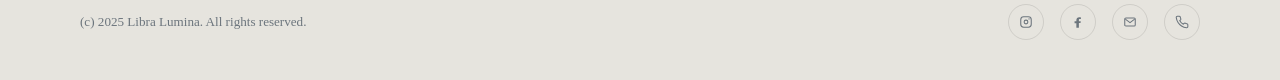
==== commit 42b6a4a5: "regenerate the page" ====
--- a/cart.html
+++ b/cart.html
@@ -176,5 +176,59 @@
 </footer>
 
 <script src="script/cart.js" type="module"></script>
+
+<!-- HAMBURGER FAB + PANEL -->
+<button id="hamburgerFab" class="hamburger-fab" type="button" aria-label="Toggle menu" aria-pressed="false">
+  <span class="hamburger-fab-icon">☰</span>
+</button>
+
+<div id="hamburgerPanel" class="hamburger-panel" aria-hidden="true">
+  <div class="hamburger-panel-header">
+    <span class="hamburger-panel-title">Quick Actions</span>
+    <button class="hamburger-panel-close" id="hamburgerPanelClose" type="button" aria-label="Close menu">✕</button>
+  </div>
+  <div class="hamburger-panel-body">
+    <a href="index.html" class="hamburger-panel-btn">
+      <span class="hp-btn-icon">🏠</span>
+      <span>Home</span>
+      <svg width="14" height="14" fill="none" stroke="currentColor" stroke-width="2.5" viewBox="0 0 24 24"><path d="M7 17 17 7M7 7h10v10"/></svg>
+    </a>
+    <a href="collection.html" class="hamburger-panel-btn">
+      <span class="hp-btn-icon">✨</span>
+      <span>Collection</span>
+      <svg width="14" height="14" fill="none" stroke="currentColor" stroke-width="2.5" viewBox="0 0 24 24"><path d="M7 17 17 7M7 7h10v10"/></svg>
+    </a>
+    <a href="cart.html" class="hamburger-panel-btn">
+      <span class="hp-btn-icon">🛒</span>
+      <span>Cart</span>
+      <svg width="14" height="14" fill="none" stroke="currentColor" stroke-width="2.5" viewBox="0 0 24 24"><path d="M7 17 17 7M7 7h10v10"/></svg>
+    </a>
+    <a href="checkout.html" class="hamburger-panel-btn hamburger-panel-btn--primary">
+      <span class="hp-btn-icon">💳</span>
+      <span>Checkout</span>
+      <svg width="14" height="14" fill="none" stroke="currentColor" stroke-width="2.5" viewBox="0 0 24 24"><path d="M7 17 17 7M7 7h10v10"/></svg>
+    </a>
+    <div class="hamburger-panel-divider"></div>
+    <button class="hamburger-panel-btn hamburger-panel-btn--placeholder" disabled>
+      <span class="hp-btn-icon">👤</span>
+      <span>Account</span>
+      <span class="hp-btn-badge">Soon</span>
+    </button>
+    <button class="hamburger-panel-btn hamburger-panel-btn--placeholder" disabled>
+      <span class="hp-btn-icon">❤️</span>
+      <span>Wishlist</span>
+      <span class="hp-btn-badge">Soon</span>
+    </button>
+    <button class="hamburger-panel-btn hamburger-panel-btn--placeholder" disabled>
+      <span class="hp-btn-icon">⚙️</span>
+      <span>Settings</span>
+      <span class="hp-btn-badge">Soon</span>
+    </button>
+  </div>
+</div>
+
+<div id="hamburgerOverlay" class="hamburger-overlay" aria-hidden="true"></div>
+
+<script src="main.js"></script>
 </body>
 </html>
--- a/styles/cart.css
+++ b/styles/cart.css
@@ -7,6 +7,7 @@
   --amber: #B8860B; /* dark gold accent */
   --amber-light: #D4AF37; /* lighter gold for gradients */
   --amber-glow: #FFD700; /* bright gold glow */
+  --amber-rgb: 184, 134, 11; /* amber RGB for rgba() usage */
   --cream: #FAF5E4; /* off‑white cream */
   --text-dark: #2B2B2B; /* deep dark text for contrast */
   --text-muted: #6C757D; /* muted gray */
@@ -42,7 +43,7 @@
   position: fixed;
   width: 28px;
   height: 28px;
-  border: 1.5px solid rgba(111,142,158,0.6);
+  border: 1.5px solid rgba(var(--amber-rgb),0.6);
   border-radius: 50%;
   pointer-events: none;
   z-index: 9998;
@@ -59,7 +60,7 @@
 body:has(button:hover) #cursor-ring {
   width: 40px;
   height: 40px;
-  border-color: rgba(111,142,158,0.9);
+  border-color: rgba(var(--amber-rgb),0.9);
   background: transparent;
 }
 body.cursor-active #cursor,
@@ -175,16 +176,16 @@
   color: #fff;
 }
 .nav-icon-btn.is-active {
-  background: rgba(111,142,158,0.2);
-  border-color: rgba(111,142,158,0.45);
+  background: rgba(var(--amber-rgb),0.2);
+  border-color: rgba(var(--amber-rgb),0.45);
   color: #fff;
 }
 
 /* -- HERO -- */
 .cart-page {
   background:
-    radial-gradient(circle at 12% 18%, rgba(111,142,158,0.18), transparent 30%),
-    linear-gradient(180deg, #021428 0%, #E6E4DE 38%, #E6E4DE 100%);
+    radial-gradient(circle at 12% 18%, rgba(var(--amber-rgb),0.18), transparent 30%),
+    linear-gradient(180deg, #1A0F02 0%, #E6E4DE 38%, #E6E4DE 100%);
 }
 .cart-hero {
   min-height: 72vh;
@@ -199,7 +200,7 @@
   width: 640px;
   height: 640px;
   border-radius: 50%;
-  background: radial-gradient(circle, rgba(111,142,158,0.25) 0%, transparent 70%);
+  background: radial-gradient(circle, rgba(var(--amber-rgb),0.25) 0%, transparent 70%);
   top: 45%;
   left: 62%;
   transform: translate(-50%, -50%);
@@ -272,7 +273,7 @@
 }
 .btn-primary:hover {
   border-color: var(--amber);
-  background: rgba(111,142,158,0.1);
+  background: rgba(var(--amber-rgb),0.1);
 }
 .btn-arrow {
   width: 32px;
@@ -300,12 +301,12 @@
   font-family: "Noto Serif Display", serif;
 }
 .btn-outline:hover {
-  background: rgba(111,142,158,0.2);
+  background: rgba(var(--amber-rgb),0.2);
   border-color: var(--amber);
 }
 .hero-card {
   background: rgba(255,255,255,0.06);
-  border: 1px solid rgba(111,142,158,0.25);
+  border: 1px solid rgba(var(--amber-rgb),0.25);
   border-radius: 24px;
   padding: 28px;
   backdrop-filter: blur(16px);
@@ -393,7 +394,7 @@
   padding: 28px;
   border-radius: 24px;
   background: rgba(255,255,255,0.7);
-  border: 1px dashed rgba(111,142,158,0.3);
+  border: 1px dashed rgba(var(--amber-rgb),0.3);
   color: var(--text-muted);
   margin-bottom: 20px;
 }
@@ -403,8 +404,8 @@
 .cart-item-media .img-placeholder {
   min-height: 140px;
   border-radius: 18px;
-  border: 1px dashed rgba(111,142,158,0.35);
-  color: rgba(111,142,158,0.6);
+  border: 1px dashed rgba(var(--amber-rgb),0.35);
+  color: rgba(var(--amber-rgb),0.6);
 }
 .img-placeholder {
   background: linear-gradient(135deg, rgba(255,255,255,0.05) 0%, rgba(255,255,255,0.02) 100%);
@@ -561,15 +562,11 @@
   justify-content: space-between;
   margin-bottom: 48px;
 }
-.footer-brand .logo { color: var(--text-dark); margin-bottom: 16px; }
-.footer-tagline {
-  font-size: 0.82rem;
+.footer-brand .logo { color: var(--text-dark); margin-bottom: 16px; }.footer-tagline { font-size: 0.88rem;
   color: var(--text-muted);
   max-width: 220px;
   line-height: 1.6;
-}
-.footer-col h4 {
-  font-size: 0.72rem;
+}.footer-col h4 { font-size: 0.8rem;
   letter-spacing: 0.15em;
   text-transform: uppercase;
   color: var(--text-muted);
@@ -590,7 +587,7 @@
   padding-top: 24px;
   border-top: 1px solid rgba(0,0,0,0.07);
 }
-.footer-bottom p { font-size: 0.75rem; color: var(--text-muted); }
+.footer-bottom p { font-size: 0.82rem; color: var(--text-muted); }
 .social-links { display: flex; gap: 16px; }
 .social-link {
   width: 36px;
@@ -640,6 +637,210 @@
 
 @keyframes loadBar { from { width: 0; } to { width: 100%; } }
 @keyframes pulse { 0%, 100% { opacity: 1; } 50% { opacity: 0.4; } }
+
+/* ── HAMBURGER FAB ── */
+.hamburger-fab {
+  position: fixed;
+  bottom: 28px;
+  right: 28px;
+  width: 52px;
+  height: 52px;
+  border-radius: 50%;
+  background: var(--dark);
+  border: 1.5px solid var(--amber);
+  color: var(--amber);
+  font-size: 1.3rem;
+  cursor: pointer;
+  z-index: 9997;
+  display: flex;
+  align-items: center;
+  justify-content: center;
+  box-shadow: 0 6px 28px rgba(0,0,0,0.35), 0 0 0 0 var(--amber-glow);
+  transition: transform 0.3s cubic-bezier(0.34,1.56,0.64,1),
+              box-shadow 0.3s ease,
+              background 0.25s ease,
+              color 0.25s ease;
+}
+.hamburger-fab:hover {
+  transform: scale(1.1);
+  box-shadow: 0 8px 32px rgba(0,0,0,0.45), 0 0 20px 2px rgba(255,215,0,0.25);
+  background: var(--amber);
+  color: var(--dark);
+}
+.hamburger-fab:active { transform: scale(0.94); }
+.hamburger-fab[aria-pressed="true"] {
+  background: var(--amber);
+  color: var(--dark);
+  box-shadow: 0 6px 28px rgba(0,0,0,0.35), 0 0 16px 2px rgba(255,215,0,0.3);
+}
+.hamburger-fab:focus-visible {
+  outline: 3px solid var(--amber-glow);
+  outline-offset: 3px;
+}
+.hamburger-fab-icon {
+  display: inline-block;
+  transition: transform 0.35s cubic-bezier(0.34,1.56,0.64,1);
+  line-height: 1;
+}
+
+/* ── HAMBURGER PANEL ── */
+.hamburger-panel {
+  position: fixed;
+  bottom: 96px;
+  right: 28px;
+  width: 300px;
+  max-width: calc(100vw - 56px);
+  max-height: calc(100vh - 140px);
+  background: var(--dark);
+  border: 1px solid rgba(var(--amber-rgb), 0.3);
+  border-radius: 20px;
+  z-index: 9995;
+  overflow: hidden;
+  opacity: 0;
+  transform: translateY(16px) scale(0.92);
+  pointer-events: none;
+  transition:
+    opacity 0.3s cubic-bezier(0.34,1.56,0.64,1),
+    transform 0.3s cubic-bezier(0.34,1.56,0.64,1);
+  box-shadow:
+    0 20px 60px rgba(0,0,0,0.5),
+    0 0 0 1px rgba(var(--amber-rgb), 0.15) inset,
+    0 0 40px rgba(var(--amber-rgb), 0.08);
+}
+.hamburger-panel.is-open {
+  opacity: 1;
+  transform: translateY(0) scale(1);
+  pointer-events: auto;
+}
+.hamburger-panel-header {
+  display: flex;
+  align-items: center;
+  justify-content: space-between;
+  padding: 18px 20px 14px;
+  border-bottom: 1px solid rgba(var(--amber-rgb), 0.15);
+}
+.hamburger-panel-title {
+  font-family: "Noto Serif Display", serif;
+  font-size: 1rem;
+  font-weight: 600;
+  color: var(--amber);
+  letter-spacing: 0.04em;
+}
+.hamburger-panel-close {
+  background: rgba(255,255,255,0.06);
+  border: 1px solid rgba(var(--amber-rgb), 0.2);
+  color: rgba(255,255,255,0.6);
+  width: 32px;
+  height: 32px;
+  border-radius: 50%;
+  font-size: 0.85rem;
+  cursor: pointer;
+  display: flex;
+  align-items: center;
+  justify-content: center;
+  transition: background 0.2s, color 0.2s, border-color 0.2s;
+}
+.hamburger-panel-close:hover {
+  background: rgba(var(--amber-rgb), 0.25);
+  color: #fff;
+  border-color: var(--amber);
+}
+.hamburger-panel-body {
+  padding: 12px;
+  display: flex;
+  flex-direction: column;
+  gap: 6px;
+}
+.hamburger-panel-btn {
+  display: flex;
+  align-items: center;
+  gap: 10px;
+  padding: 13px 16px;
+  border-radius: 14px;
+  background: rgba(255,255,255,0.04);
+  border: 1px solid rgba(var(--amber-rgb), 0.12);
+  color: rgba(255,255,255,0.9);
+  font-size: 0.9rem;
+  font-weight: 400;
+  text-decoration: none;
+  cursor: pointer;
+  transition:
+    background 0.25s ease,
+    border-color 0.25s ease,
+    transform 0.2s ease;
+}
+.hamburger-panel-btn:hover {
+  background: rgba(var(--amber-rgb), 0.12);
+  border-color: rgba(var(--amber-rgb), 0.35);
+  transform: translateX(3px);
+}
+.hamburger-panel-btn svg {
+  margin-left: auto;
+  opacity: 0;
+  transform: translateX(-6px);
+  transition: opacity 0.25s ease, transform 0.25s ease;
+}
+.hamburger-panel-btn:hover svg {
+  opacity: 1;
+  transform: translateX(0);
+}
+.hamburger-panel-btn--primary {
+  background: var(--amber);
+  border-color: var(--amber);
+  color: var(--dark);
+  font-weight: 600;
+}
+.hamburger-panel-btn--primary:hover {
+  background: var(--amber-light);
+  border-color: var(--amber-light);
+  color: var(--dark);
+}
+.hp-btn-icon {
+  font-size: 1.1rem;
+  flex-shrink: 0;
+  width: 28px;
+  text-align: center;
+}
+.hamburger-panel-divider {
+  height: 1px;
+  background: rgba(var(--amber-rgb), 0.12);
+  margin: 4px 8px;
+}
+.hamburger-panel-btn--placeholder {
+  opacity: 0.45;
+  cursor: not-allowed;
+}
+.hamburger-panel-btn--placeholder:hover {
+  background: rgba(255,255,255,0.04);
+  border-color: rgba(var(--amber-rgb), 0.12);
+  transform: none;
+}
+.hp-btn-badge {
+  margin-left: auto;
+  font-size: 0.7rem;
+  text-transform: uppercase;
+  letter-spacing: 0.08em;
+  padding: 3px 10px;
+  background: rgba(var(--amber-rgb), 0.18);
+  border-radius: 50px;
+  color: var(--amber);
+}
+
+/* ── HAMBURGER OVERLAY ── */
+.hamburger-overlay {
+  position: fixed;
+  inset: 0;
+  background: rgba(0,0,0,0.4);
+  backdrop-filter: blur(3px);
+  z-index: 9994;
+  opacity: 0;
+  pointer-events: none;
+  transition: opacity 0.3s ease;
+}
+.hamburger-overlay.is-visible {
+  opacity: 1;
+  pointer-events: auto;
+}
 
 /* -- MOBILE -- */
 @media (max-width: 900px) {
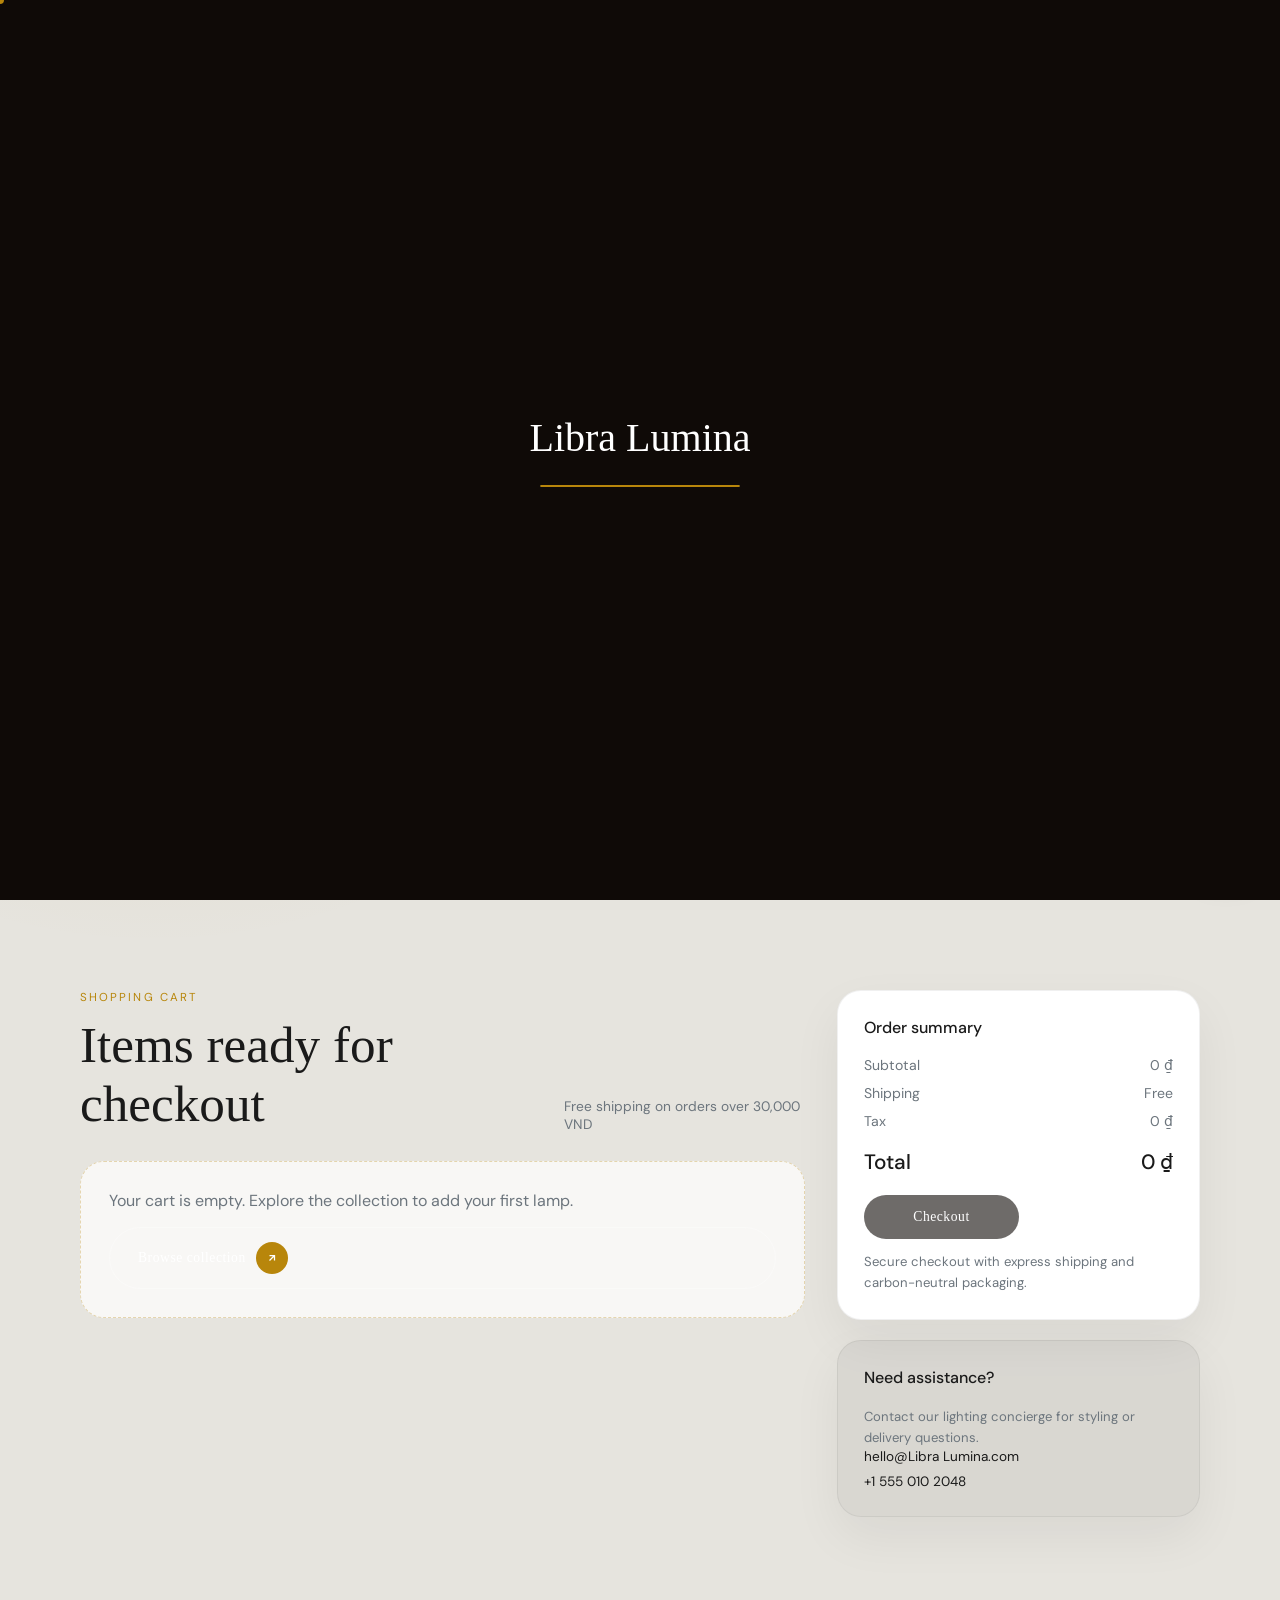
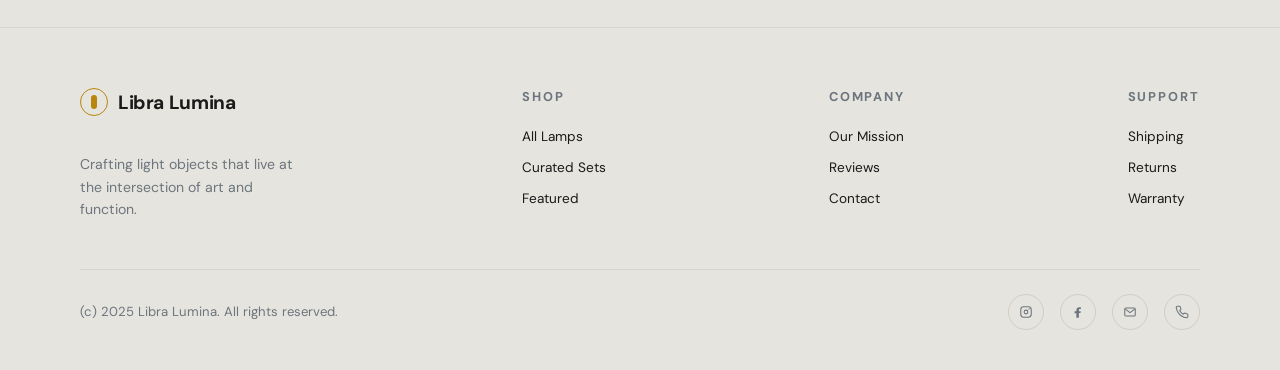
==== commit 351b8932: "regenerate css" ====
--- a/cart.html
+++ b/cart.html
@@ -21,22 +21,31 @@
 <div id="cursor"></div>
 <div id="cursor-ring"></div>
 
-<nav id="navbar">
+<nav id="navbar" class="nav-theme-dark">
   <a href="index.html" class="logo">
     <div class="logo-icon"></div>
     Libra Lumina
   </a>
   <ul class="nav-links">
-    <li><a href="index.html">Home</a></li>
-    <li><a href="collection.html">Collection</a></li>
-    <li><a href="index.html#about">Reviews</a></li>
+    <li><a href="index.html#collection">Collection</a></li>
+    <li><a href="index.html#mission">Our Mission</a></li>
+    <li><a href="index.html#spotlight">Bestsellers</a></li>
+    <li><a href="index.html#about">About us</a></li>
   </ul>
   <div class="nav-right">
-    <button class="nav-icon-btn" type="button" aria-label="Profile">
+    <div class="search-bar">
+      <svg width="14" height="14" fill="none" stroke="currentColor" stroke-width="2" viewBox="0 0 24 24"><circle cx="11" cy="11" r="8"/><path d="m21 21-4.35-4.35"/></svg>
+      <input type="text" placeholder="Search..."/>
+    </div>
+    <div class="nav-icon-btn">
       <svg width="16" height="16" fill="none" stroke="currentColor" stroke-width="1.8" viewBox="0 0 24 24"><path d="M20 21v-2a4 4 0 0 0-4-4H8a4 4 0 0 0-4 4v2"/><circle cx="12" cy="7" r="4"/></svg>
-    </button>
-    <a class="nav-icon-btn is-active" href="cart.html" aria-label="Open cart">
+    </div>
+    <a class="nav-icon-btn" href="cart.html" aria-label="Open cart">
       <svg width="16" height="16" fill="none" stroke="currentColor" stroke-width="1.8" viewBox="0 0 24 24"><path d="M6 2 3 6v14a2 2 0 0 0 2 2h14a2 2 0 0 0 2-2V6l-3-4z"/><line x1="3" y1="6" x2="21" y2="6"/><path d="M16 10a4 4 0 0 1-8 0"/></svg>
+    </a>
+    <a href="collection.html" class="nav-cta">
+      Shop Now
+      <svg width="16" height="16" fill="none" stroke="currentColor" stroke-width="2" viewBox="0 0 24 24"><path d="M5 12h14M12 5l7 7-7 7"/></svg>
     </a>
   </div>
 </nav>
@@ -47,7 +56,23 @@
     <div class="hero-copy">
       <div class="hero-kicker">Cart Preview</div>
       <h1 class="hero-title">Your glow, <em>curated</em></h1>
-      <p class="hero-desc">A warm, editorial cart page that matches the Libra Lumina identity. Review your lamps, adjust quantities, and head to checkout.</p>
+      <p class="hero-desc">Review your lamps, adjust quantities, and head to checkout. Every order ships in 24 hours with carbon-neutral packaging.</p>
+      <div class="hero-stats">
+        <div class="hero-stat">
+          <span class="hero-stat-num">24h</span>
+          <span class="hero-stat-label">Express shipping</span>
+        </div>
+        <div class="hero-stat-divider"></div>
+        <div class="hero-stat">
+          <span class="hero-stat-num">Free</span>
+          <span class="hero-stat-label">Returns, always</span>
+        </div>
+        <div class="hero-stat-divider"></div>
+        <div class="hero-stat">
+          <span class="hero-stat-num">100%</span>
+          <span class="hero-stat-label">Secure checkout</span>
+        </div>
+      </div>
       <div class="hero-actions">
         <a class="btn-primary" href="collection.html">
           Continue shopping
@@ -56,13 +81,33 @@
         <button class="btn-outline" id="heroCheckoutBtn" type="button">Proceed to checkout</button>
       </div>
     </div>
-    <div class="hero-card">
-      <div class="hero-card-label">Order spotlight</div>
-      <div class="hero-card-title">Aura Glass Lamp</div>
-      <p class="hero-card-desc">Hand-blown glass with a warm core glow. Ships in 24 hours.</p>
-      <div class="hero-card-meta">
-        <span>2 items</span>
-        <span>$1,260.00</span>
+    <div class="hero-right-col">
+      <div class="hero-card" style="display: flex; gap: 16px; align-items: center;">
+        <div style="width: 80px; height: 80px; border-radius: 12px; background: rgba(255,255,255,0.06); display: flex; align-items: center; justify-content: center; flex-shrink: 0; border: 1px solid rgba(255,255,255,0.1);">
+          <svg width="24" height="24" fill="none" stroke="rgba(255,255,255,0.2)" stroke-width="1.5" viewBox="0 0 24 24"><rect x="3" y="3" width="18" height="18" rx="2" ry="2"/><circle cx="8.5" cy="8.5" r="1.5"/><path d="m21 15-5-5L5 21"/></svg>
+        </div>
+        <div style="flex: 1;">
+          <div class="hero-card-label">Order spotlight</div>
+          <div class="hero-card-title" style="font-size: 1.15rem; margin-bottom: 4px;">Aura Glass Lamp</div>
+          <p class="hero-card-desc" style="margin-bottom: 8px;">Hand-blown glass. Ships in 24 hours.</p>
+          <div class="hero-card-meta">
+            <span>2 items</span>
+            <span style="color: var(--amber);">$1,260.00</span>
+          </div>
+        </div>
+      </div>
+      <div class="hero-card" style="margin-top: 16px; background: rgba(255,255,255,0.03); border-color: rgba(255,255,255,0.08); display: flex; gap: 16px; align-items: center;">
+        <div style="width: 60px; height: 60px; border-radius: 10px; background: rgba(255,255,255,0.04); display: flex; align-items: center; justify-content: center; flex-shrink: 0; border: 1px dashed rgba(255,255,255,0.1);">
+          <svg width="20" height="20" fill="none" stroke="rgba(255,255,255,0.2)" stroke-width="1.5" viewBox="0 0 24 24"><rect x="3" y="3" width="18" height="18" rx="2" ry="2"/><circle cx="8.5" cy="8.5" r="1.5"/><path d="m21 15-5-5L5 21"/></svg>
+        </div>
+        <div style="flex: 1;">
+          <div class="hero-card-label" style="color: rgba(255,255,255,0.45);">Most viewed</div>
+          <div class="hero-card-title" style="font-size: 1.05rem; margin-bottom: 4px;">Lumina Desk Arc</div>
+          <div class="hero-card-meta">
+            <span style="color: rgba(255,255,255,0.5);">Trending now</span>
+            <span style="color: var(--amber);">$480.00</span>
+          </div>
+        </div>
       </div>
     </div>
   </div>
--- a/styles/cart.css
+++ b/styles/cart.css
@@ -1,200 +1,22 @@
-*, *::before, *::after { box-sizing: border-box; margin: 0; padding: 0; }
-
-:root {
-  --bg: #EFE8D5; /* warm light background */
-  --dark: #0F0A07; /* deep charcoal for hero */
-  --dark2: #2C1E14; /* rich espresso secondary */
-  --amber: #B8860B; /* dark gold accent */
-  --amber-light: #D4AF37; /* lighter gold for gradients */
-  --amber-glow: #FFD700; /* bright gold glow */
-  --amber-rgb: 184, 134, 11; /* amber RGB for rgba() usage */
-  --cream: #FAF5E4; /* off‑white cream */
-  --text-dark: #2B2B2B; /* deep dark text for contrast */
-  --text-muted: #6C757D; /* muted gray */
-  --glass: rgba(255, 255, 255, 0.04);
-  --glass-border: rgba(255, 255, 255, 0.08);
-  --radius: 20px;
-  --radius-sm: 12px;
-}
-
-html { scroll-behavior: smooth; }
-
-body {
-  font-family: "Noto Serif Display", serif;
-  background: var(--bg);
-  color: var(--text-dark);
-  overflow-x: hidden;
-  cursor: none;
-}
-
-/* -- CUSTOM CURSOR -- */
-#cursor {
-  position: fixed;
-  width: 8px;
-  height: 8px;
-  background: var(--amber);
-  border-radius: 50%;
-  pointer-events: none;
-  z-index: 9999;
-  transform: translate(-50%, -50%);
-  transition: transform 0.15s ease, background 0.2s, width 0.2s ease, height 0.2s ease;
-}
-#cursor-ring {
-  position: fixed;
-  width: 28px;
-  height: 28px;
-  border: 1.5px solid rgba(var(--amber-rgb),0.6);
-  border-radius: 50%;
-  pointer-events: none;
-  z-index: 9998;
-  transform: translate(-50%, -50%);
-  transition: transform 0.2s ease, width 0.2s ease, height 0.2s ease, border-color 0.2s ease, background 0.2s ease;
-}
-body:has(a:hover) #cursor,
-body:has(button:hover) #cursor {
-  width: 18px;
-  height: 18px;
-  background: var(--amber-glow);
-}
-body:has(a:hover) #cursor-ring,
-body:has(button:hover) #cursor-ring {
-  width: 40px;
-  height: 40px;
-  border-color: rgba(var(--amber-rgb),0.9);
-  background: transparent;
-}
-body.cursor-active #cursor,
-body:has(button:active) #cursor,
-body:has(a:active) #cursor {
-  width: 0;
-  height: 0;
-  opacity: 0;
-}
-body.cursor-active #cursor-ring,
-body:has(button:active) #cursor-ring,
-body:has(a:active) #cursor-ring {
-  width: 32px;
-  height: 32px;
-  border: none;
-  background: var(--amber-glow);
-  box-shadow: none;
-  opacity: 1;
-}
-
-/* -- NAV -- */
-nav {
-  position: fixed;
-  top: 0;
-  left: 0;
-  right: 0;
-  z-index: 100;
-  display: flex;
-  align-items: center;
-  justify-content: space-between;
-  padding: 22px 48px;
-  transition: background 0.4s, backdrop-filter 0.4s;
-}
-nav.scrolled {
-  background: rgba(20,18,16,0.85);
-  backdrop-filter: blur(20px);
-  border-bottom: 1px solid var(--glass-border);
-}
-.logo {
-  display: flex;
-  align-items: center;
-  gap: 10px;
-  font-family: "Noto Serif Display", serif;
-  font-size: 1.5rem;
-  font-weight: 600;
-  color: #fff;
-  text-decoration: none;
-  letter-spacing: 0.02em;
-}
-.logo-icon {
-  width: 28px;
-  height: 28px;
-  border: 1.5px solid var(--amber);
-  border-radius: 50%;
-  display: flex;
-  align-items: center;
-  justify-content: center;
-}
-.logo-icon::after {
-  content: "";
-  width: 6px;
-  height: 14px;
-  background: var(--amber);
-  border-radius: 3px;
-}
-.nav-links {
-  display: flex;
-  gap: 36px;
-  list-style: none;
-}
-.nav-links a {
-  color: rgba(255,255,255,0.7);
-  text-decoration: none;
-  font-size: 0.85rem;
-  font-weight: 400;
-  letter-spacing: 0.04em;
-  transition: color 0.25s;
-  position: relative;
-}
-.nav-links a::after {
-  content: "";
-  position: absolute;
-  bottom: -4px;
-  left: 0;
-  width: 0;
-  height: 1px;
-  background: var(--amber);
-  transition: width 0.3s ease;
-}
-.nav-links a:hover { color: #fff; }
-.nav-links a:hover::after { width: 100%; }
-
-.nav-right {
-  display: flex;
-  align-items: center;
-  gap: 20px;
-}
-.nav-icon-btn {
-  width: 38px;
-  height: 38px;
-  border-radius: 50%;
-  background: rgba(255,255,255,0.08);
-  border: 1px solid var(--glass-border);
-  display: flex;
-  align-items: center;
-  justify-content: center;
-  color: rgba(255,255,255,0.7);
-  cursor: pointer;
-  transition: background 0.25s, color 0.25s, border-color 0.25s;
-}
-.nav-icon-btn:hover {
-  background: rgba(255,255,255,0.16);
-  color: #fff;
-}
-.nav-icon-btn.is-active {
-  background: rgba(var(--amber-rgb),0.2);
-  border-color: rgba(var(--amber-rgb),0.45);
-  color: #fff;
-}
-
-/* -- HERO -- */
+@import url("components/nav.css");
+@import url("components/global.css");
+@import url("components/page-hero.css");/* -- HERO -- */
 .cart-page {
   background:
     radial-gradient(circle at 12% 18%, rgba(var(--amber-rgb),0.18), transparent 30%),
     linear-gradient(180deg, #1A0F02 0%, #E6E4DE 38%, #E6E4DE 100%);
 }
 .cart-hero {
-  min-height: 72vh;
+  min-height: 100vh;
   background: var(--dark);
   border-radius: 0 0 40px 40px;
-  padding: 140px 80px 90px;
+  padding: 100px 80px 40px;
   position: relative;
   overflow: hidden;
-}
+  display: flex;
+  align-items: center;
+}
+
 .cart-hero .hero-glow {
   position: absolute;
   width: 640px;
@@ -206,137 +28,8 @@
   transform: translate(-50%, -50%);
   pointer-events: none;
 }
-.hero-grid {
-  position: relative;
-  z-index: 1;
-  display: grid;
-  grid-template-columns: 1.2fr 0.8fr;
-  gap: 48px;
-  align-items: center;
-}
-.hero-kicker {
-  display: inline-flex;
-  align-items: center;
-  gap: 8px;
-  font-size: 0.75rem;
-  letter-spacing: 0.18em;
-  text-transform: uppercase;
-  color: var(--amber);
-  margin-bottom: 22px;
-}
-.hero-kicker::before {
-  content: "";
-  width: 24px;
-  height: 1px;
-  background: var(--amber);
-}
-.hero-title {
-  font-family: "Noto Serif Display", serif;
-  font-size: clamp(3.2rem, 6vw, 6rem);
-  font-weight: 300;
-  line-height: 1;
-  color: #fff;
-  margin-bottom: 20px;
-}
-.hero-title em {
-  font-style: italic;
-  color: var(--amber-light);
-}
-.hero-desc {
-  max-width: 28rem;
-  font-size: 0.95rem;
-  line-height: 1.8;
-  color: rgba(255,255,255,0.6);
-  margin-bottom: 32px;
-}
-.hero-actions {
-  display: flex;
-  flex-wrap: wrap;
-  gap: 14px;
-}
-.btn-primary {
-  display: inline-flex;
-  align-items: center;
-  gap: 10px;
-  padding: 14px 28px;
-  border-radius: 50px;
-  border: 1.5px solid rgba(255,255,255,0.3);
-  color: #fff;
-  font-size: 0.85rem;
-  font-weight: 500;
-  text-decoration: none;
-  letter-spacing: 0.04em;
-  cursor: pointer;
-  background: transparent;
-  transition: border-color 0.3s, background 0.3s;
-  font-family: "Noto Serif Display", serif;
-}
-.btn-primary:hover {
-  border-color: var(--amber);
-  background: rgba(var(--amber-rgb),0.1);
-}
-.btn-arrow {
-  width: 32px;
-  height: 32px;
-  border-radius: 50%;
-  background: var(--amber);
-  display: flex;
-  align-items: center;
-  justify-content: center;
-  transition: transform 0.3s;
-}
-.btn-primary:hover .btn-arrow {
-  transform: rotate(45deg);
-}
-.btn-outline {
-  padding: 14px 26px;
-  border-radius: 999px;
-  border: 1px solid rgba(255,255,255,0.35);
-  background: rgba(255,255,255,0.08);
-  color: #fff;
-  font-size: 0.85rem;
-  letter-spacing: 0.04em;
-  cursor: pointer;
-  transition: background 0.3s, border-color 0.3s;
-  font-family: "Noto Serif Display", serif;
-}
-.btn-outline:hover {
-  background: rgba(var(--amber-rgb),0.2);
-  border-color: var(--amber);
-}
-.hero-card {
-  background: rgba(255,255,255,0.06);
-  border: 1px solid rgba(var(--amber-rgb),0.25);
-  border-radius: 24px;
-  padding: 28px;
-  backdrop-filter: blur(16px);
-  box-shadow: 0 20px 50px rgba(0,0,0,0.25);
-}
-.hero-card-label {
-  font-size: 0.7rem;
-  letter-spacing: 0.16em;
-  text-transform: uppercase;
-  color: var(--amber);
-  margin-bottom: 16px;
-}
-.hero-card-title {
-  font-family: "Noto Serif Display", serif;
-  font-size: 1.6rem;
-  color: #fff;
-  margin-bottom: 10px;
-}
-.hero-card-desc {
-  color: rgba(255,255,255,0.6);
-  font-size: 0.88rem;
-  line-height: 1.7;
-  margin-bottom: 22px;
-}
-.hero-card-meta {
-  display: flex;
-  justify-content: space-between;
-  font-size: 0.85rem;
-  color: rgba(255,255,255,0.7);
-}
+
+
 
 /* -- CART CONTENT -- */
 .cart-content {
@@ -345,30 +38,7 @@
   gap: 32px;
   padding: 90px 80px 110px;
 }
-.section-title-row {
-  display: flex;
-  align-items: flex-end;
-  justify-content: space-between;
-  gap: 24px;
-  margin-bottom: 34px;
-}
-.section-eyebrow {
-  font-size: 0.72rem;
-  letter-spacing: 0.18em;
-  text-transform: uppercase;
-  color: var(--amber);
-  margin-bottom: 10px;
-}
-.section-title {
-  font-family: "Noto Serif Display", serif;
-  font-size: clamp(2.4rem, 4vw, 3.4rem);
-  font-weight: 300;
-  color: var(--text-dark);
-}
-.section-note {
-  color: var(--text-muted);
-  font-size: 0.86rem;
-}
+
 
 .cart-item {
   display: grid;
@@ -407,19 +77,7 @@
   border: 1px dashed rgba(var(--amber-rgb),0.35);
   color: rgba(var(--amber-rgb),0.6);
 }
-.img-placeholder {
-  background: linear-gradient(135deg, rgba(255,255,255,0.05) 0%, rgba(255,255,255,0.02) 100%);
-  display: flex;
-  align-items: center;
-  justify-content: center;
-  flex-direction: column;
-  gap: 8px;
-  font-size: 0.7rem;
-  letter-spacing: 0.1em;
-  text-transform: uppercase;
-}
-.img-placeholder:hover { border-color: var(--amber); color: var(--amber); }
-.img-placeholder svg { opacity: 0.4; }
+
 
 .cart-item-title {
   font-size: 1rem;
@@ -511,33 +169,7 @@
   font-weight: 500;
   margin: 18px 0 20px;
 }
-.btn-dark {
-  display: inline-flex;
-  align-items: center;
-  justify-content: center;
-  gap: 12px;
-  padding: 14px 24px;
-  border-radius: 50px;
-  background: var(--dark);
-  color: #fff;
-  font-size: 0.85rem;
-  font-weight: 400;
-  letter-spacing: 0.04em;
-  border: none;
-  cursor: pointer;
-  font-family: "Noto Serif Display", serif;
-  transition: background 0.3s, transform 0.2s;
-  width: 100%;
-}
-.btn-dark:hover {
-  background: #2a2420;
-  transform: translateY(-1px);
-}
-.btn-dark:disabled {
-  opacity: 0.6;
-  cursor: not-allowed;
-  transform: none;
-}
+
 .summary-note {
   font-size: 0.82rem;
   color: var(--text-muted);
@@ -552,295 +184,9 @@
   color: var(--text-dark);
 }
 
-/* -- FOOTER -- */
-footer {
-  padding: 60px 80px 40px;
-  border-top: 1px solid rgba(0,0,0,0.07);
-}
-.footer-top {
-  display: flex;
-  justify-content: space-between;
-  margin-bottom: 48px;
-}
-.footer-brand .logo { color: var(--text-dark); margin-bottom: 16px; }.footer-tagline { font-size: 0.88rem;
-  color: var(--text-muted);
-  max-width: 220px;
-  line-height: 1.6;
-}.footer-col h4 { font-size: 0.8rem;
-  letter-spacing: 0.15em;
-  text-transform: uppercase;
-  color: var(--text-muted);
-  margin-bottom: 20px;
-}
-.footer-col ul { list-style: none; display: flex; flex-direction: column; gap: 10px; }
-.footer-col ul a {
-  text-decoration: none;
-  font-size: 0.85rem;
-  color: var(--text-dark);
-  transition: color 0.25s;
-}
-.footer-col ul a:hover { color: var(--amber); }
-.footer-bottom {
-  display: flex;
-  justify-content: space-between;
-  align-items: center;
-  padding-top: 24px;
-  border-top: 1px solid rgba(0,0,0,0.07);
-}
-.footer-bottom p { font-size: 0.82rem; color: var(--text-muted); }
-.social-links { display: flex; gap: 16px; }
-.social-link {
-  width: 36px;
-  height: 36px;
-  border-radius: 50%;
-  border: 1px solid rgba(0,0,0,0.1);
-  display: flex;
-  align-items: center;
-  justify-content: center;
-  color: var(--text-muted);
-  text-decoration: none;
-  font-size: 0.75rem;
-  font-weight: 600;
-  transition: background 0.25s, color 0.25s, border-color 0.25s;
-}
-.social-link:hover { background: var(--amber); color: #fff; border-color: var(--amber); }
-
-/* -- PAGE LOADER -- */
-#loader {
-  position: fixed;
-  inset: 0;
-  background: var(--dark);
-  z-index: 9999;
-  display: flex;
-  align-items: center;
-  justify-content: center;
-  transition: opacity 0.6s ease, visibility 0.6s;
-}
-#loader.gone { opacity: 0; visibility: hidden; }
-.loader-inner { text-align: center; }
-.loader-logo {
-  font-family: "Noto Serif Display", serif;
-  font-size: 2.5rem;
-  color: #fff;
-  margin-bottom: 24px;
-  animation: pulse 1.5s ease-in-out infinite;
-}
-.loader-bar-wrap {
-  width: 200px;
-  height: 2px;
-  background: rgba(255,255,255,0.1);
-  border-radius: 2px;
-  overflow: hidden;
-  margin: 0 auto;
-}
-.loader-bar { height: 100%; background: var(--amber); border-radius: 2px; animation: loadBar 1.6s ease forwards; }
-
-@keyframes loadBar { from { width: 0; } to { width: 100%; } }
-@keyframes pulse { 0%, 100% { opacity: 1; } 50% { opacity: 0.4; } }
-
-/* ── HAMBURGER FAB ── */
-.hamburger-fab {
-  position: fixed;
-  bottom: 28px;
-  right: 28px;
-  width: 52px;
-  height: 52px;
-  border-radius: 50%;
-  background: var(--dark);
-  border: 1.5px solid var(--amber);
-  color: var(--amber);
-  font-size: 1.3rem;
-  cursor: pointer;
-  z-index: 9997;
-  display: flex;
-  align-items: center;
-  justify-content: center;
-  box-shadow: 0 6px 28px rgba(0,0,0,0.35), 0 0 0 0 var(--amber-glow);
-  transition: transform 0.3s cubic-bezier(0.34,1.56,0.64,1),
-              box-shadow 0.3s ease,
-              background 0.25s ease,
-              color 0.25s ease;
-}
-.hamburger-fab:hover {
-  transform: scale(1.1);
-  box-shadow: 0 8px 32px rgba(0,0,0,0.45), 0 0 20px 2px rgba(255,215,0,0.25);
-  background: var(--amber);
-  color: var(--dark);
-}
-.hamburger-fab:active { transform: scale(0.94); }
-.hamburger-fab[aria-pressed="true"] {
-  background: var(--amber);
-  color: var(--dark);
-  box-shadow: 0 6px 28px rgba(0,0,0,0.35), 0 0 16px 2px rgba(255,215,0,0.3);
-}
-.hamburger-fab:focus-visible {
-  outline: 3px solid var(--amber-glow);
-  outline-offset: 3px;
-}
-.hamburger-fab-icon {
-  display: inline-block;
-  transition: transform 0.35s cubic-bezier(0.34,1.56,0.64,1);
-  line-height: 1;
-}
-
-/* ── HAMBURGER PANEL ── */
-.hamburger-panel {
-  position: fixed;
-  bottom: 96px;
-  right: 28px;
-  width: 300px;
-  max-width: calc(100vw - 56px);
-  max-height: calc(100vh - 140px);
-  background: var(--dark);
-  border: 1px solid rgba(var(--amber-rgb), 0.3);
-  border-radius: 20px;
-  z-index: 9995;
-  overflow: hidden;
-  opacity: 0;
-  transform: translateY(16px) scale(0.92);
-  pointer-events: none;
-  transition:
-    opacity 0.3s cubic-bezier(0.34,1.56,0.64,1),
-    transform 0.3s cubic-bezier(0.34,1.56,0.64,1);
-  box-shadow:
-    0 20px 60px rgba(0,0,0,0.5),
-    0 0 0 1px rgba(var(--amber-rgb), 0.15) inset,
-    0 0 40px rgba(var(--amber-rgb), 0.08);
-}
-.hamburger-panel.is-open {
-  opacity: 1;
-  transform: translateY(0) scale(1);
-  pointer-events: auto;
-}
-.hamburger-panel-header {
-  display: flex;
-  align-items: center;
-  justify-content: space-between;
-  padding: 18px 20px 14px;
-  border-bottom: 1px solid rgba(var(--amber-rgb), 0.15);
-}
-.hamburger-panel-title {
-  font-family: "Noto Serif Display", serif;
-  font-size: 1rem;
-  font-weight: 600;
-  color: var(--amber);
-  letter-spacing: 0.04em;
-}
-.hamburger-panel-close {
-  background: rgba(255,255,255,0.06);
-  border: 1px solid rgba(var(--amber-rgb), 0.2);
-  color: rgba(255,255,255,0.6);
-  width: 32px;
-  height: 32px;
-  border-radius: 50%;
-  font-size: 0.85rem;
-  cursor: pointer;
-  display: flex;
-  align-items: center;
-  justify-content: center;
-  transition: background 0.2s, color 0.2s, border-color 0.2s;
-}
-.hamburger-panel-close:hover {
-  background: rgba(var(--amber-rgb), 0.25);
-  color: #fff;
-  border-color: var(--amber);
-}
-.hamburger-panel-body {
-  padding: 12px;
-  display: flex;
-  flex-direction: column;
-  gap: 6px;
-}
-.hamburger-panel-btn {
-  display: flex;
-  align-items: center;
-  gap: 10px;
-  padding: 13px 16px;
-  border-radius: 14px;
-  background: rgba(255,255,255,0.04);
-  border: 1px solid rgba(var(--amber-rgb), 0.12);
-  color: rgba(255,255,255,0.9);
-  font-size: 0.9rem;
-  font-weight: 400;
-  text-decoration: none;
-  cursor: pointer;
-  transition:
-    background 0.25s ease,
-    border-color 0.25s ease,
-    transform 0.2s ease;
-}
-.hamburger-panel-btn:hover {
-  background: rgba(var(--amber-rgb), 0.12);
-  border-color: rgba(var(--amber-rgb), 0.35);
-  transform: translateX(3px);
-}
-.hamburger-panel-btn svg {
-  margin-left: auto;
-  opacity: 0;
-  transform: translateX(-6px);
-  transition: opacity 0.25s ease, transform 0.25s ease;
-}
-.hamburger-panel-btn:hover svg {
-  opacity: 1;
-  transform: translateX(0);
-}
-.hamburger-panel-btn--primary {
-  background: var(--amber);
-  border-color: var(--amber);
-  color: var(--dark);
-  font-weight: 600;
-}
-.hamburger-panel-btn--primary:hover {
-  background: var(--amber-light);
-  border-color: var(--amber-light);
-  color: var(--dark);
-}
-.hp-btn-icon {
-  font-size: 1.1rem;
-  flex-shrink: 0;
-  width: 28px;
-  text-align: center;
-}
-.hamburger-panel-divider {
-  height: 1px;
-  background: rgba(var(--amber-rgb), 0.12);
-  margin: 4px 8px;
-}
-.hamburger-panel-btn--placeholder {
-  opacity: 0.45;
-  cursor: not-allowed;
-}
-.hamburger-panel-btn--placeholder:hover {
-  background: rgba(255,255,255,0.04);
-  border-color: rgba(var(--amber-rgb), 0.12);
-  transform: none;
-}
-.hp-btn-badge {
-  margin-left: auto;
-  font-size: 0.7rem;
-  text-transform: uppercase;
-  letter-spacing: 0.08em;
-  padding: 3px 10px;
-  background: rgba(var(--amber-rgb), 0.18);
-  border-radius: 50px;
-  color: var(--amber);
-}
-
-/* ── HAMBURGER OVERLAY ── */
-.hamburger-overlay {
-  position: fixed;
-  inset: 0;
-  background: rgba(0,0,0,0.4);
-  backdrop-filter: blur(3px);
-  z-index: 9994;
-  opacity: 0;
-  pointer-events: none;
-  transition: opacity 0.3s ease;
-}
-.hamburger-overlay.is-visible {
-  opacity: 1;
-  pointer-events: auto;
-}
+
+
+
 
 /* -- MOBILE -- */
 @media (max-width: 900px) {
